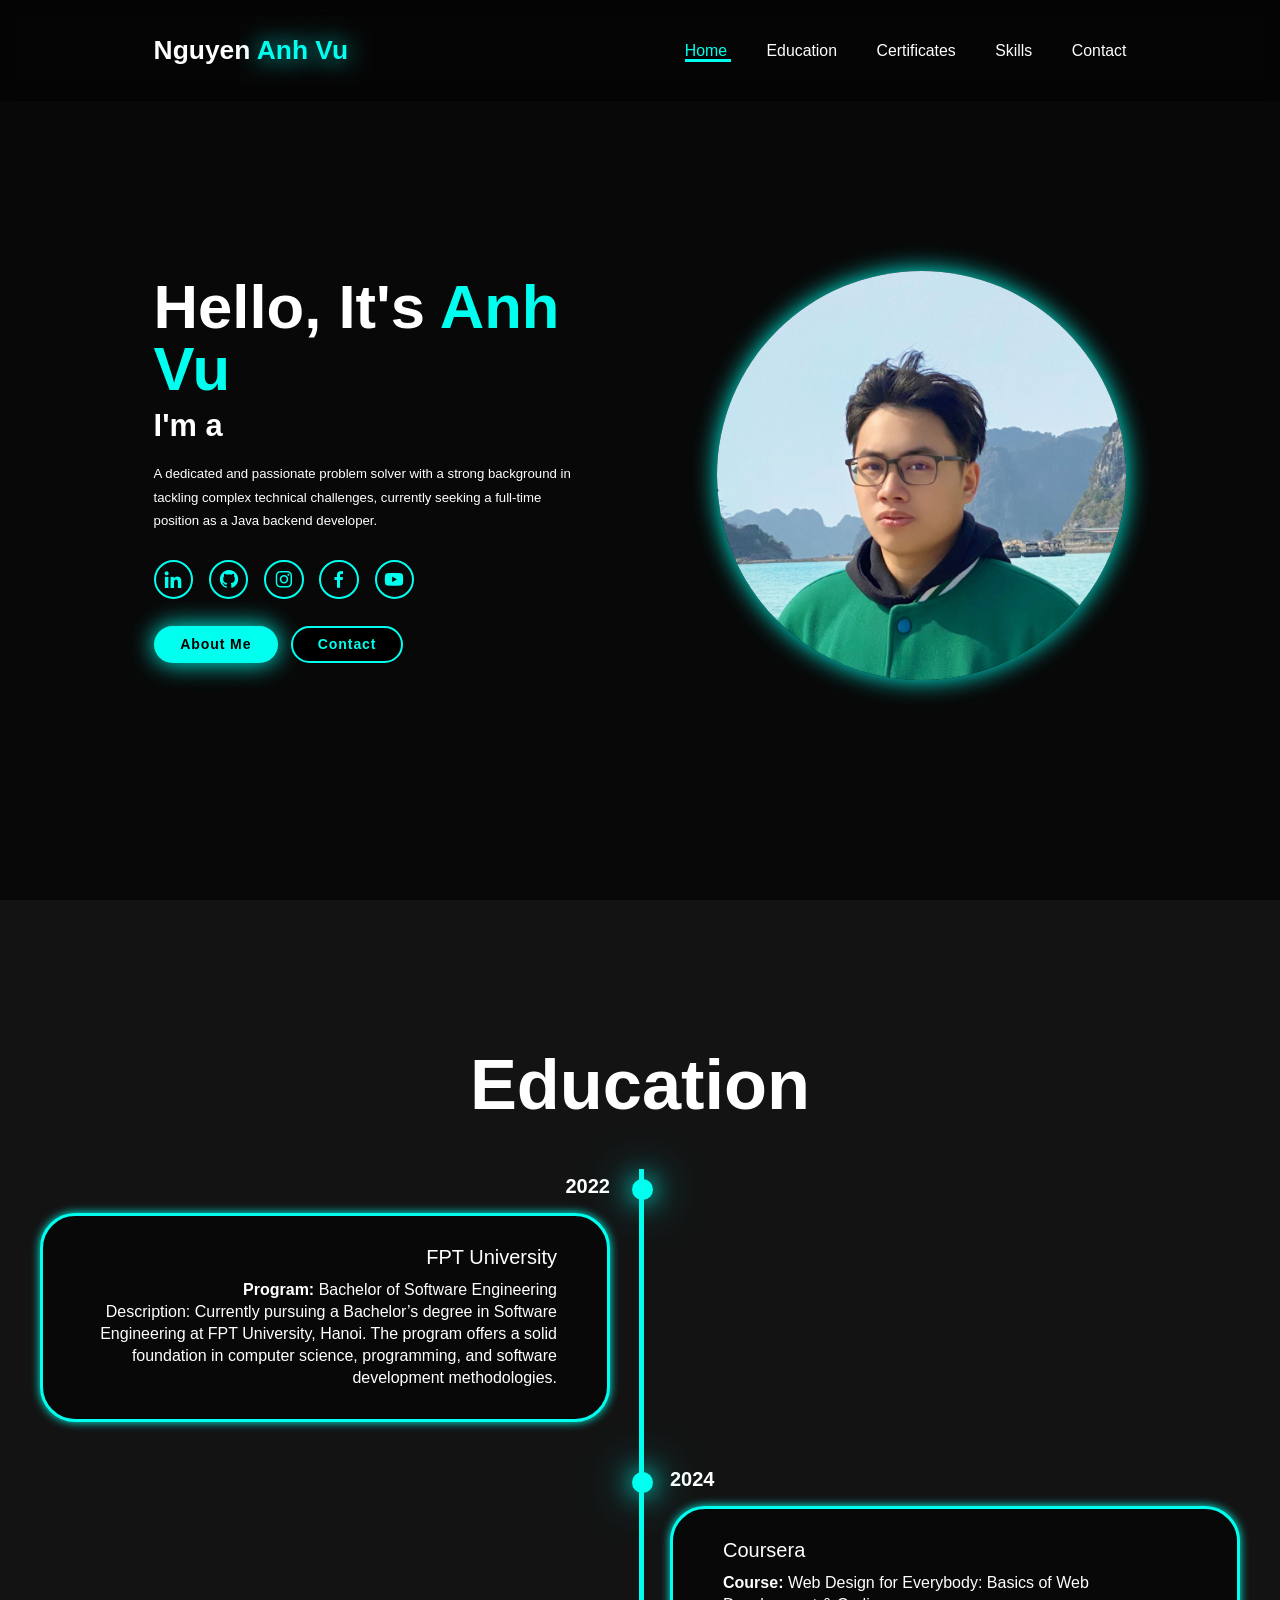
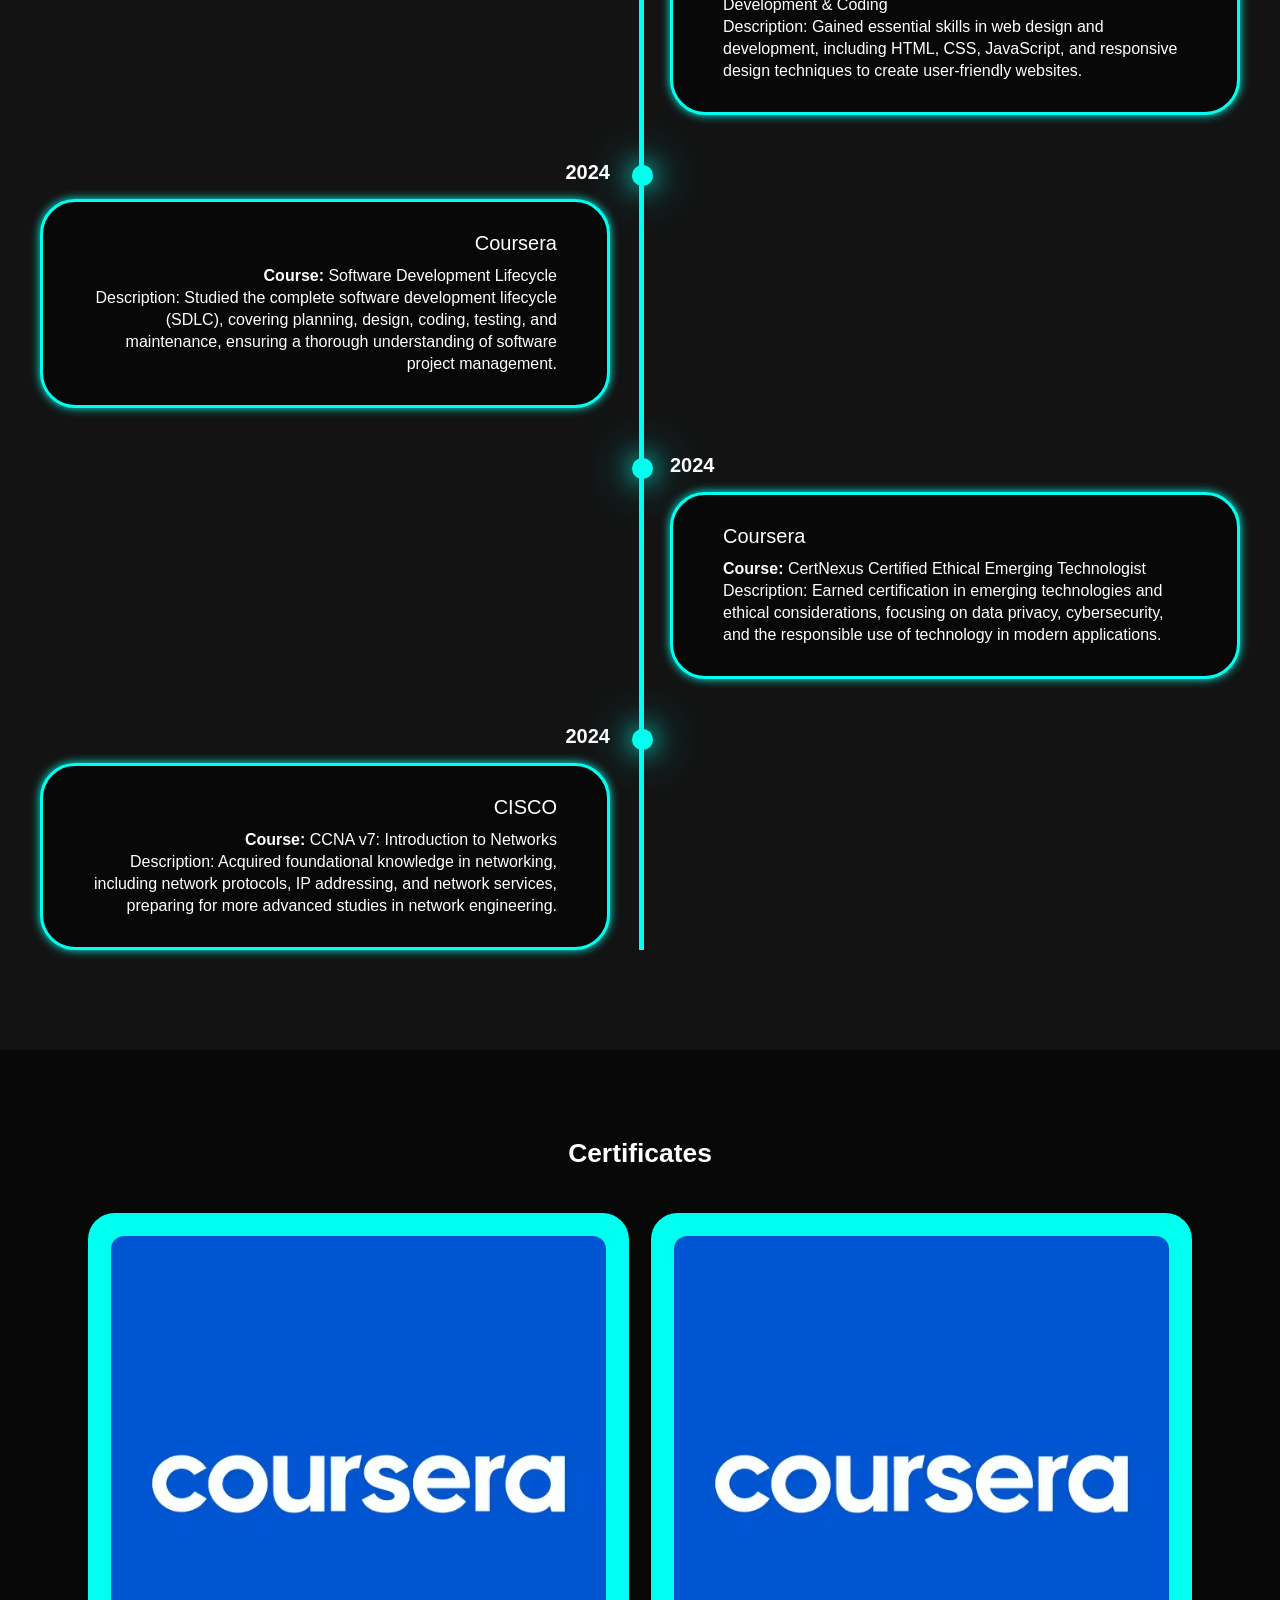
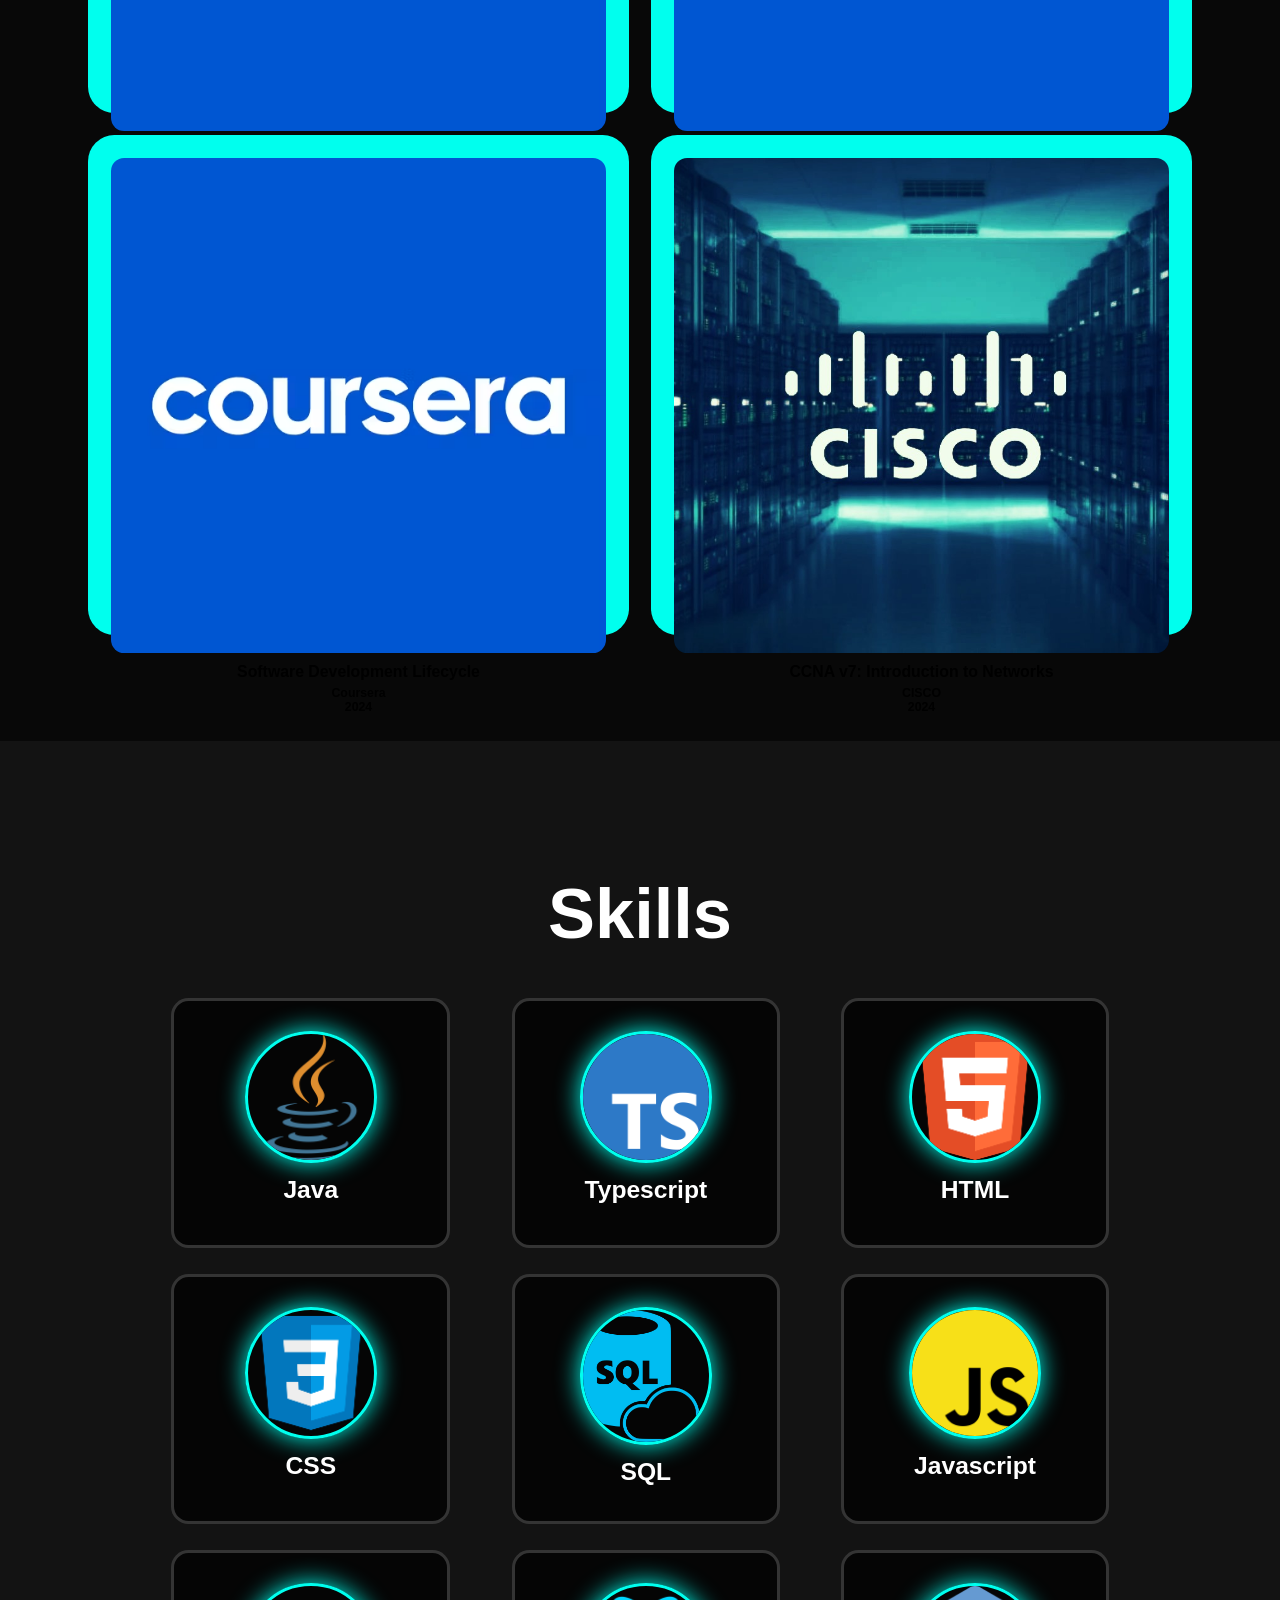
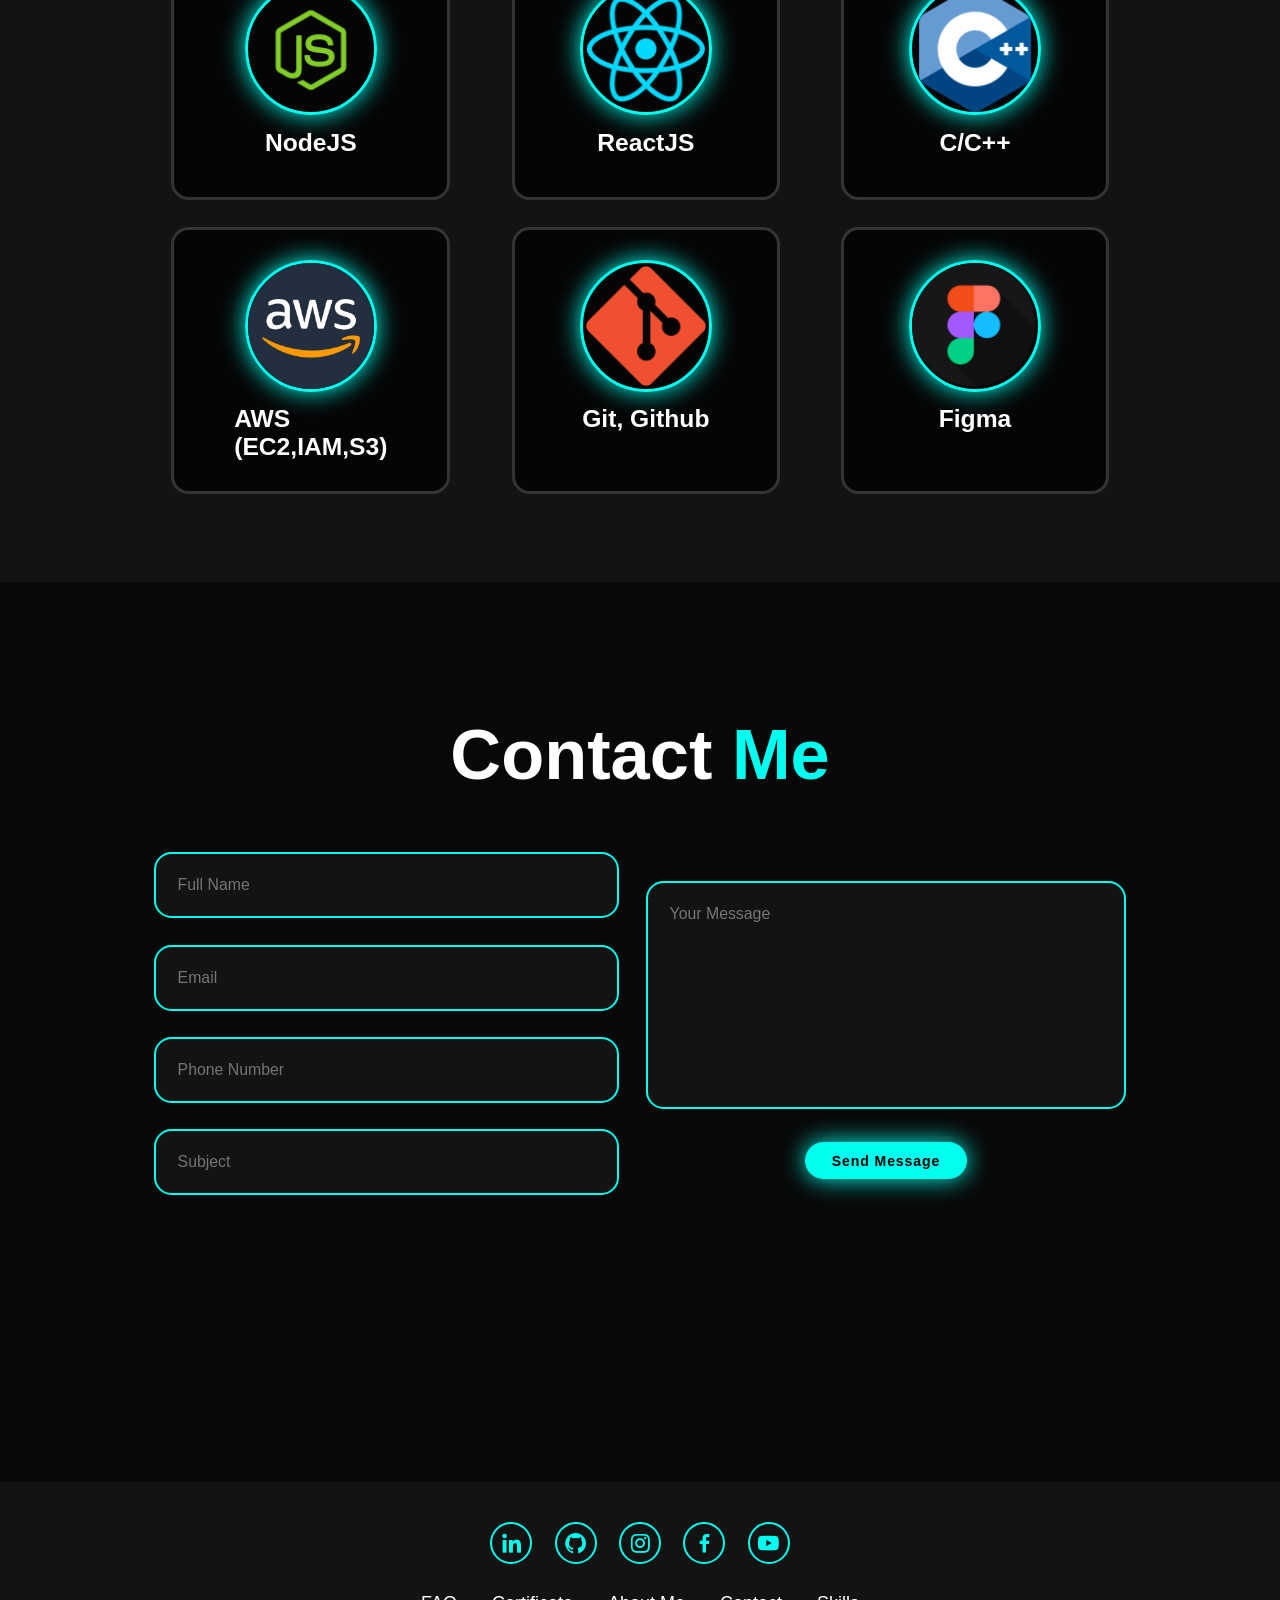
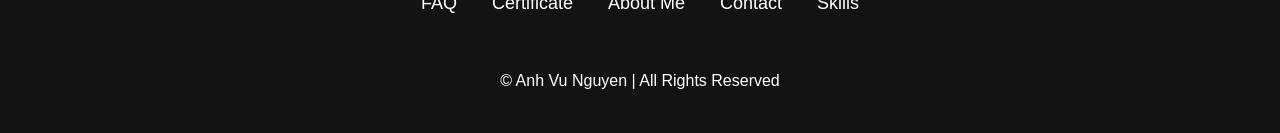
==== index.html @ 61e0744b "up Personal Portfolio Website" ====
<!DOCTYPE html>
<html lang="en">
<head>
    <meta charset="UTF-8">
    <meta name="viewport" content="width=device-width, initial-scale=1.0">
    <title>Document</title>
    <link rel="stylesheet" href="./asset/style/style.css">
    <link href='https://unpkg.com/boxicons@2.1.4/css/boxicons.min.css' rel='stylesheet'>
    <script type="text/javascript">
        (function() {
            emailjs.init("G8WAYkbBLht-5Iwzz");  // Thay YOUR_USER_ID bằng ID người dùng EmailJS của bạn
        })();
    </script>
</head>
<body>
    <header class="header">
        <a href="#home" class="logo"> Nguyen 
        <span>Anh Vu</span></a>

        <i class='bx bx-menu' id="menu-icon"></i>

        <nav class="navbar">
            <a href="#home" class="active"> Home </a>
            <!-- <a href="#about"> About </a> -->
            <a href="#education"> Education </a>
            <a href="#certificates"> Certificates </a>
            <a href="#skills"> Skills </a>
            <!-- <a href="#project"> Project </a> -->
            <a href="#contact"> Contact </a>
        </nav>
    </header>

    <!-- About Me -->

    <!-- Home -->

    <section class="home" id="home">
        <div class="home-content">
            <h1>Hello, It's <span>Anh Vu</span></h1>
            <h3 class="text-animation">I'm a <span></span></h3>
            <p>A dedicated and passionate problem solver with a strong background in tackling complex technical 
                challenges, currently seeking a full-time position as a Java backend developer.</p>

            <div class="social-icons">
                <a href="#"><i class='bx bxl-linkedin' ></i></a>
                <a href="#"><i class='bx bxl-github' ></i></a>
                <a href="#"><i class='bx bxl-instagram' ></i></a>
                <a href="#"><i class='bx bxl-facebook' ></i></a>
                <a href="#"><i class='bx bxl-youtube' ></i></a>
                <!-- <a href="#"></a> -->
            </div>

            <div class="btn-group">
                <a href="#" class="btn">About Me</a>
                <a href="#contact" class="btn"> Contact </a>
            </div>
        </div>
            <div class="home-img">
                <img src="./asset/img/IMG_8461dachinh.jpg" alt="">
            </div>
        
    </section>

    <!-- About Me -->

    <!-- Education -->
    <section class="education" id="education">
        <h2 class="heading">Education</h2>

        <div class="timeline-items">
            <div class="timeline-item">
                <div class="timeline-dot"></div>
                    <div class="timeline-date"> 2022 </div>
                    <div class="timeline-content">
                        <h3>FPT University</h3>
                        <p> <b>Program:</b> Bachelor of Software Engineering  <br>
                            Description: Currently pursuing a Bachelor’s degree in Software Engineering at FPT University, Hanoi. 
                            The program offers a solid foundation in computer science, programming, and software development methodologies.
                        </p>

                    </div>
                
            </div>
            <div class="timeline-item">
                <div class="timeline-dot"></div>
                    <div class="timeline-date"> 2024 </div>
                    <div class="timeline-content">
                        <h3>Coursera</h3>
                        <p><b>Course:</b>  Web Design for Everybody: Basics of Web Development & Coding <br>
                            Description: Gained essential skills in web design and development, including HTML, CSS, JavaScript, and 
                            responsive design techniques to create user-friendly websites.
                        </p>
                            
                    </div>
                
            </div>

            <div class="timeline-item">
                <div class="timeline-dot"></div>
                    <div class="timeline-date"> 2024 </div>
                    <div class="timeline-content">
                        <h3>Coursera</h3>
                        <p> <b>Course:</b>  Software Development Lifecycle <br>
                            Description: Studied the complete software development lifecycle (SDLC), 
                            covering planning, design, coding, testing, and maintenance, ensuring a 
                            thorough understanding of software project management.
                        </p>
                            
                    </div>
                
            </div>

            <div class="timeline-item">
                <div class="timeline-dot"></div>
                    <div class="timeline-date"> 2024 </div>
                    <div class="timeline-content">
                        <h3>Coursera</h3>
                        <p> <b>Course:</b>  CertNexus Certified Ethical Emerging Technologist <br>
                            Description: Earned certification in emerging technologies and ethical considerations, 
                            focusing on data privacy, cybersecurity, and the responsible use of technology in modern applications.
                        </p>
                            
                    </div>
                
            </div>

            <div class="timeline-item">
                <div class="timeline-dot"></div>
                    <div class="timeline-date"> 2024 </div>
                    <div class="timeline-content">
                        <h3>CISCO</h3>
                        <p> <b>Course:</b>  CCNA v7: Introduction to Networks <br>
                            Description: Acquired foundational knowledge in networking, including network protocols, 
                            IP addressing, and network services, preparing for more advanced studies in network engineering.
                        </p>
                            
                    </div>
                
            </div>
        </div>
    </section>

    <!-- Certificates -->
<section class="certificates" id="certificates">
    <h2 class="heading">Certificates</h2>

    <div class="certificates-container">
        <div class="certificates-box">
            <div class="certificates-image">
                <img src="./asset/img/coursera-rebrand-logo-square.png" alt="Certificate 1">
            </div>
            <div class="certificates-details">
                <h4>Google IT Support Professional Certificate</h4>
                <p>Google</p>
                <p>2024</p>
            </div>
        </div>

        <div class="certificates-box">
            <div class="certificates-image">
                <img src="./asset/img/coursera-rebrand-logo-square.png" alt="Certificate 2">
            </div>
            <div class="certificates-details">
                <h4>Web Design for Everybody: Basics of Web Development & Coding</h4>
                <p>Coursera</p>
                <p>2024</p>
            </div>
        </div>

        <div class="certificates-box">
            <div class="certificates-image">
                <img src="./asset/img/coursera-rebrand-logo-square.png" alt="Certificate 3">
            </div>
            <div class="certificates-details">
                <h4>Software Development Lifecycle</h4>
                <p>Coursera</p>
                <p>2024</p>
            </div>
        </div>

        <div class="certificates-box">
            <div class="certificates-image">
                <img src="./asset/img/cisco2.jpg" alt="Certificate 4">
            </div>
            <div class="certificates-details">
                <h4>CCNA v7: Introduction to Networks</h4>
                <p>CISCO</p>
                <p>2024</p>
            </div>
        </div>
    </div>
</section>


    <!-- Skills -->

    <section class="skills" id="skills">
        <div class="skills-box">
            <h2 class="heading">Skills</h2>

            <div class="wrapper">
                <div class="skills-item">
                    <img src="./asset/img/java.png" alt="Java">
                    <h2>Java</h2>
                </div>

                <div class="skills-item">
                    <img src="./asset/img/Typescript.png" alt="">
                    <h2>Typescript</h2>
                </div>

                <div class="skills-item">
                    <img src="./asset/img/html.png" alt="">
                    <h2>HTML</h2>
                </div>
                
                <div class="skills-item">
                    <img src="./asset/img/css.png" alt="">
                    <h2>CSS</h2>
                </div>

                <div class="skills-item">
                    <img src="./asset/img/sql.png" alt="">
                    <h2>SQL</h2>
                </div>

                <div class="skills-item">
                    <img src="./asset/img/javascript.png" alt="">
                    <h2>Javascript</h2>
                </div>

                <div class="skills-item">
                    <img src="./asset/img/nodejs.ico" alt="">
                    <h2>NodeJS</h2>
                </div>

                <div class="skills-item">
                    <img src="./asset/img/React.webp" alt="">
                    <h2>ReactJS</h2>
                </div>

                <div class="skills-item">
                    <img src="./asset/img/c++.png" alt="">
                    <h2>C/C++</h2>
                </div>

                <div class="skills-item">
                    <img src="./asset/img/aws.jpg" alt="">
                    <h2>AWS<br>(EC2,IAM,S3)</h2>
                </div>
                
                <div class="skills-item">
                    <img src="./asset/img/Git_icon.svg.png" alt="">
                    <h2>Git, Github</h2>
                </div>

                <div class="skills-item">
                    <img src="./asset/img/figma.png" alt="">
                    <h2>Figma</h2>
                </div>
            </div>
        </div>
    </section>

    <!-- Project -->
    
    <!-- Contact -->
    <section class="contact" id="contact">
        <h2 class="heading">Contact <span>Me</span></h2>
        <form action="">
            <div class="input-group">
                <div class="input-box">
                    <input type="text" placeholder="Full Name">
                    <input type="email" placeholder="Email">
                </div>
                <div class="input-box">
                    <input type="number" placeholder="Phone Number">
                    <input type="text" placeholder="Subject">
                </div>
            </div>

            <div class="input-group-2">
                <textarea name="" id="" cols="30" rows="10" 
                placeholder="Your Message"></textarea>
                <input type="submit" value="Send Message" class="btn">
            </div>

        </form>
    </section>

    <footer class="footer">
        <div class="social">
            <a href="#"><i class='bx bxl-linkedin' ></i></a>
                <a href="#"><i class='bx bxl-github' ></i></a>
                <a href="#"><i class='bx bxl-instagram' ></i></a>
                <a href="#"><i class='bx bxl-facebook' ></i></a>
                <a href="#"><i class='bx bxl-youtube' ></i></a>
        </div>

        <ul class="list">
            <li><a href="#">FAQ</a></li>

            <li><a href="#">Certificate</a></li>

            <li><a href="#">About Me</a></li>

            <li><a href="#">Contact</a></li>
            
            <li><a href="#">Skills</a></li>

            <p class="copyright">
                &copy; Anh Vu Nguyen | All Rights Reserved
            </p>
        </ul>
    </footer>




    <script src="./asset/js/script.js"></script>
    <script type="text/javascript">
        document.querySelector('form').addEventListener('submit', function(event) {
            event.preventDefault();

            // Lấy các giá trị từ form
            var templateParams = {
                full_name: document.querySelector('input[placeholder="Full Name"]').value,
                email: document.querySelector('input[placeholder="Email"]').value,
                phone_number: document.querySelector('input[placeholder="Phone Number"]').value,
                subject: document.querySelector('input[placeholder="Subject"]').value,
                message: document.querySelector('textarea[placeholder="Your Message"]').value
            };

            emailjs.send('anhvu_nav', 'template_anhvunav', templateParams)
                .then(function(response) {
                    console.log('SUCCESS!', response.status, response.text);
                    alert("Message sent successfully!");
                }, function(error) {
                    console.log('FAILED...', error);
                    alert("Failed to send message.");
                });
        });
    </script>
</body>
</html>
---- asset/style/style.css ----
* {
    margin: 0;
    padding: 0;
    box-sizing: border-box;
    text-decoration: none;
    border: none;
    outline: none;
    scroll-behavior: smooth;
    font-family: "Poppins", sans-serif;
}

:root {
    --bg-color: #080808;
    --second-bg-color: #131313;
    --text-color: white;
    --main-color: #00ffee;
}

html {
    font-size: 60%;
    overflow-x: hidden;
}

body {
    background: var(--bg-color);
    color: var(--text-color);
}

.header {
    position: fixed;
    top: 0;
    left: 0;
    width: 100%;
    padding: 4rem 12%;
    background: rgba(0, 0, 0, 0.3);
    backdrop-filter: blur(10px);
    display: flex;
    justify-content: space-between;
    align-items: center;
    z-index: 5;
}

.logo {
    font-size: 3rem;
    color: var(--text-color);
    font-weight: 800;
    cursor: pointer;
    transition: 0.3s ease;
}

.logo:hover {
    transform: scale(1.1);
}

.logo span {
    text-shadow: 0 0 25px var(--main-color);
}

.navbar a {
    font-size: 1.8rem;
    color: var(--text-color);
    margin-left: 4rem;
    font-weight: 500;
    transition: 0.3s ease;
    border-bottom: 3px solid transparent;
}

.navbar a:hover,
.navbar a.active {
    color: var(--main-color);
    border-bottom: 3px solid var(--main-color);
}

#menu-icon {
    font-size: 3.6rem;
    color: var(--main-color);
    display: none;
}

section {
    min-height: 100vh;
    padding: 10rem 12%;
}

.home {
    display: flex;
    align-items: center;
    justify-content: center;
    gap: 15rem;
}

.home-content {
    display: flex;
    flex-direction: column;
    align-items: baseline;
    text-align: left;
    justify-content: center;
    margin-top: 3rem;
}

span {
    color: var(--main-color);
}

.logo span {
    color: var(--main-color);
}

.home-content h3 {
    margin-bottom: 2rem;
    margin-top: 1rem;
    font-size: 3.5rem;
}

.home-content h1 {
    font-size: 7rem;
    font-weight: 700;
    margin-top: 1.5rem;
    line-height: 1;
}

.home-img {
    border-radius: 50%;
}

.home-img img {
    position: relative;
    top: 3rem;
    width: 32vw;
    border-radius: 50%;
    box-shadow: 0 0 25px var(--main-color);
    cursor: pointer;
    transition: 0.4s ease-in-out; 
}

.home-img img:hover {
    box-shadow: 0 0 25px var(--main-color),
                0 0 50px var(--main-color),
                0 0 100px var(--main-color);
}

.home-content p {
    font-size: 1.5rem;
    font-weight: 500;
    line-height: 1.8;
    max-width: 1000px;
}

.social-icons a {
    display: inline-flex;
    justify-content: center;
    align-items: center;
    width: 4.5rem;
    height: 4.5rem;
    background: transparent;
    border: 2px solid var(--main-color);
    font-size: 2.5rem;
    border-radius: 50%;
    color: var(--main-color);
    margin: 3rem 1.5rem 3rem 0;
    transition: 0.3s ease-in-out;
}

.social-icons a:hover {
    color: var(--text-color);
    transform: scale(1.3) translateY(-5px);
    box-shadow: 0 0 25px var(--main-color);
    background-color: var(--main-color);
}

.btn {
    display: inline-block;
    padding: 1rem 2.8rem;
    background: var(--main-color);
    box-shadow: 0 0 25px var(--main-color);
    border-radius: 4rem;
    font-size: 1.6rem;
    color: black;
    border: 2px solid transparent;
    letter-spacing: 0.1rem;
    font-weight: 600;
    transition: 0.3s ease-in-out;
    cursor: pointer;
}

.bnt:hover {
    transform: scale(1.05);
    box-shadow: 0 0 50px var(--main-color);
}

.btn-group {
    display: flex;
    align-items: center;
    gap: 1.5rem;
}

.btn-group a:nth-of-type(2) {
    background-color: black;
    color: var(--main-color);
    border: 2px solid var(--main-color);
    box-shadow: 0 0 25px transparent;
}

.btn-group a:nth-of-type(2):hover {
    box-shadow: 0 0 25px var(--main-color);
    background-color: var(--main-color);
    color: black;
}

.text-animation {
    font-size: 34px;
    font-weight: 600;
    min-width: 300px;
}

.text-animation span {
    position: relative;
}

.text-animation span::before {
    content: "Web Developer";
    color: var(--main-color);
    animation: words 20s infinite;
}

.text-animation span::after {
    content: "";
    background-color: var(--bg-color);
    position: absolute;
    width: calc(100% + 8px);
    height: 100%;
    border-left: 3px solid var(--bg-color);
    right: -8px;
    animation: cursor 0.6s infinite, typing 20s steps(14) infinite; 
}

@keyframes cursor {
    to {
        border-left: 2px solid var(--main-color);
    }
}

@keyframes words {
    0%,
    20% {
        content: "Frontend Designer";
    }
    21%,
    40% {
        content: "Web Developer";
    }
    41%,
    60% {
        content: "Backend Developer";
    }
    61%,
    80% {
        content: "Full Stack Developer";
    }
    81%,
    100% {
        content: "Frontend Designer";
    }
}

@keyframes typing {
    10%,
    15%,
    30%,
    35%,
    50%,
    55%,
    70%,
    75%,
    90%,
    95% {
        width: 0;
    }
    5%,
    20%,
    25%,
    40%,
    45%,
    60%,
    65%,
    80%,
    85% {
        width: calc(100% + 8px);
    }
}

.heading {
    font-size: 8rem;
    text-align: center;
    margin: 5rem 0;
}

.education {
    padding: 100px 15px;
    background: var(--second-bg-color);
}

.education h2 {
    margin-bottom: 5rem;
}

.timeline-items {
    max-width: 1200px;
    margin: auto;
    display: flex;
    flex-wrap: wrap;
    position: relative;
}

.timeline-items::before {
    content: "";
    position: absolute;
    width: 5px;
    height: 100%;
    background-color: var(--main-color);
    left: calc(50% - 1px);
}

.timeline-item {
    margin-bottom: 40px;
    width: 100%;
    position: relative;
}

.timeline-item:last-child {
    margin-bottom: 0;
}

.timeline-item:nth-child(odd) {
    padding-right: calc(50% + 30px);
    text-align: right;
}

.timeline-item:nth-child(even) {
    padding-left: calc(50% + 30px);
}

.timeline-dot {
    height: 21px;
    width: 21px;
    background-color: var(--main-color);
    box-shadow: 0 0 25px var(--main-color),
                0 0 50px var(--main-color);
    position: absolute;
    left: calc(50% - 8px);
    border-radius: 50%;
    top: 10px;
}

.timeline-date {
    font-size: 20px;
    font-weight: 800;
    color: white;
    margin: 6px 0 15px;
}

.timeline-content {
    background-color: var(--bg-color);
    border: 3px solid var(--main-color);
    padding: 30px 50px;
    border-radius: 4rem;
    box-shadow: 0 0 10px var(--main-color);
    cursor: pointer;
    transition: 0.3s ease-in-out;
}

.timeline-content:hover {
    transform: scale(1.05);
    box-shadow: 0 0 25px var(--main-color);
}

.timeline-content h3 {
    font-size: 20px;
    color: white;
    margin: 0 0 10px;
    font-weight: 500;
}

.timeline-content p {
    color: white;
    font-size: 16px;
    font-weight: 300;
    line-height: 22px;
}

::-webkit-scrollbar {
    width: 15px;
}

::-webkit-scrollbar-thumb {
    background-color: var(--main-color);
}

::-webkit-scrollbar-track {
    background-color: var(--bg-color);
    width: 50px;
}

.certificates {
    background: var(--bg-color);
    color: black;
    padding: 5rem 0;
}

.certificates h2 {
    color: white;
    margin-bottom: 5rem;
    text-align: center;
    font-size: 3rem;
    font-weight: bold;
}

.certificates-container {
    display: grid;
    grid-template-columns: repeat(auto-fit, minmax(300px, 1fr));
    gap: 2.5rem;
    padding: 0 5rem;
}

.certificates-box {
    display: flex;
    flex-direction: column;
    align-items: center;
    background-color: var(--main-color);
    border-radius: 3rem;
    border: 5px solid transparent;
    cursor: pointer;
    transition: 0.4s ease-in-out;
    text-align: center;
    padding: 2rem;
    height: 500px; /* Adjusted to 500px */
    box-sizing: border-box;
}

.certificates-box:hover {
    background: white;
    color: black;
    border: 5px solid var(--main-color);
    transform: scale(1.03);
}

.certificates-image {
    width: 100%;
    height: 0;
    padding-top: 100%; /* 1:1 Aspect Ratio */
    position: relative;
    margin-bottom: 1rem;
}

.certificates-image img {
    position: absolute;
    top: 0;
    left: 0;
    width: 100%;
    height: 100%;
    object-fit: cover;
    border-radius: 1.5rem;
}

.certificates-details {
    display: flex;
    flex-direction: column;
    justify-content: flex-start;
    align-items: center;
    text-align: center;
    flex-grow: 1;
}

.certificates-details h4 {
    font-size: 1.8rem;
    font-weight: 800;
    line-height: 1.2;
    margin-bottom: 0.5rem;
}

.certificates-details p {
    font-size: 1.4rem;
    font-weight: 600;
    line-height: 1.2;
}

.skills {
    background: var(--second-bg-color);
}

.skills-box {
    background-size: cover;
    display: flex;
    align-items: center;
    justify-content: center;
    flex-direction: column;
}

.skills .heading {
    margin-bottom: 5rem;
}

.skills-box img {
    width: 15rem;
    border-radius: 50%;
    border: 3px solid var(--main-color);
    box-shadow: 0 0 25px var(--main-color);
}

.wrapper {
    display: grid;
    grid-template-columns: repeat(4, 1fr);
    gap: 3rem;
}

.skills-item {
    min-height: 250px;
    max-width: 450px;
    background: rgba(0, 0, 0, 0.7);
    border: 3px solid rgba(238, 238, 238, 0.2);
    border-radius: 2rem;
    margin: 0 2rem;
    padding: 30px 60px;
    cursor: pointer;
    display: flex;
    flex-direction: column;
    align-items: center;
    gap: 1.5rem;
    color: white;
    transition: 0.6 ease-in-out;
}

.skills-item:hover {
    border: 3px solid var(--main-color);
    transform: translateY(-10px) scale(1.03);
    box-shadow: 0 0 50px var(--main-color);
}

.skills-item h2 {
    font-size: 2.8rem;
}

.contact {
    background-color: var(--bg-color);
}

.contact h2 {
    margin-bottom: 3rem;
    color: white;
}

.contact form {
    display: flex;
    align-items: center;
    justify-content: center;
    gap: 3rem;
    margin: 5rem auto;
    text-align: center;
}

.contact form .input-box {
    display: flex;
    justify-content: center;
    flex-wrap: wrap;
}

.contact form .input-box input,
.contact form textarea {
    width: 100%;
    padding: 2.5rem;
    font-size: 1.8rem;
    color: var(--text-color);
    background: var(--second-bg-color);
    border-radius: 2rem;
    border: 2px solid var(--main-color);
    margin: 1.5rem 0;
    resize: none;
}

.contact form .btn {
    margin-top: 2rem;
}

.footer {
    position: relative;
    bottom: 0;
    width: 100%;
    padding: 40px 0;
    background-color: var(--second-bg-color);
}

.footer .social {
    text-align: center;
    padding-bottom: 25px;
    color: var(--main-color);
}

.footer .social a {
    font-size: 25px;
    color: var(--main-color);
    border: 2px solid var(--main-color);
    width: 42px;
    height: 42px;
    line-height: 42px;
    display: inline-block;
    text-align: center;
    border-radius: 50%;
    margin: 0 10px;
    transition: 0.3s ease-in-out;
}

.footer .social a:hover {
    transform: scale(1.2) translateY(-10px);
    background-color: var(--main-color);
    color: black;
    box-shadow: 0 0 25px var(--main-color);
}

.footer ul {
    margin-top: 0;
    padding: 0;
    font-size: 18px;
    line-height: 1.6;
    margin-bottom: 0;
    text-align: center;
}

.footer ul li a {
    color: white;
    border-bottom: 3px solid transparent;
    transition: 0.3s ease-in-out;
}

.footer ul li a:hover {
    border-bottom: 3px solid var(--main-color);
}

.footer ul li {
    display: inline-block;
    padding: 0 15px;
}

.footer .copyright {
    margin-top: 50px;
    text-align: center;
    font-size: 16px;
    color: white;
}

@media(max-width: 1285px) {
    html {
        font-size: 55%;
    }
    .certificates-container {
        padding-bottom: 7rem;
        grid-template-columns: repeat(2, 1fr);
        margin: 0 5rem;
    }
    .skills .wrapper {
        grid-template-columns: repeat(3, 1fr);
    }
}

@media(max-width: 991px) {
    header {
        padding: 2rem 3%;
    }
    section {
        padding: 10rem 3% 2rem;
    }
    .timeline-items::before {
        left: 7px;
    }
    .timeline-item:nth-child(odd) {
        padding-right: 0;
        text-align: left;
    }
    .timeline-item:nth-child(odd),
    .timeline-item:nth-child(even) {
        padding-left: 37px;
    }
    .timeline-dot {
        left: 0;
    }
    .certificates {
        padding-bottom: 7rem;
    }
    .skills .wrapper {
        grid-template-columns: repeat(2, 1fr);
    }
    .contact form {
        flex-direction: column;
    }
    .footer {
        padding: 2rem 3%;
    }
}

@media(max-width: 895px) {
    #menu-icon {
        display: block;
    }
    .navbar {
        position: absolute;
        top: 100%;
        right: 0;
        width: 50%;
        padding: 1rem 3%;
        background: rgba(0, 0, 0, 0.8);
        backdrop-filter: blur(20px);
        border-bottom-left-radius: 2rem;
        border-left: 2px solid var(--main-color);
        border-bottom: 2px solid var(--main-color);
        display: none;
    }
    .navbar.active {
        display: block;
    }
    .navbar a {
        display: none;
        font-size: 2rem;
        margin: 3rem 0;
        color: white;
    }
    .home {
        flex-direction: column-reverse;
        margin: 5rem 4rem;
    }
    .home-content h3 {
        font-size: 2.6rem;
    }
    .home-content h1 {
        font-size: 8rem;
        margin-top: 3rem;
    }
    .home-content p {
        max-width: 600px;
        margin: 0 auto;
    }
    .home-img img {
        width: 56vw;
    }
    .certificates h2 {
        margin-bottom: 3rem;
    }
    .certificates-container {
        grid-template-columns: repeat(1, 1fr);
    }
    
    .skills .wrapper {
        grid-template-columns: repeat(1, 1fr);
    }
}

#menu-icon.bx-x {
    transform: rotate(90deg);
}
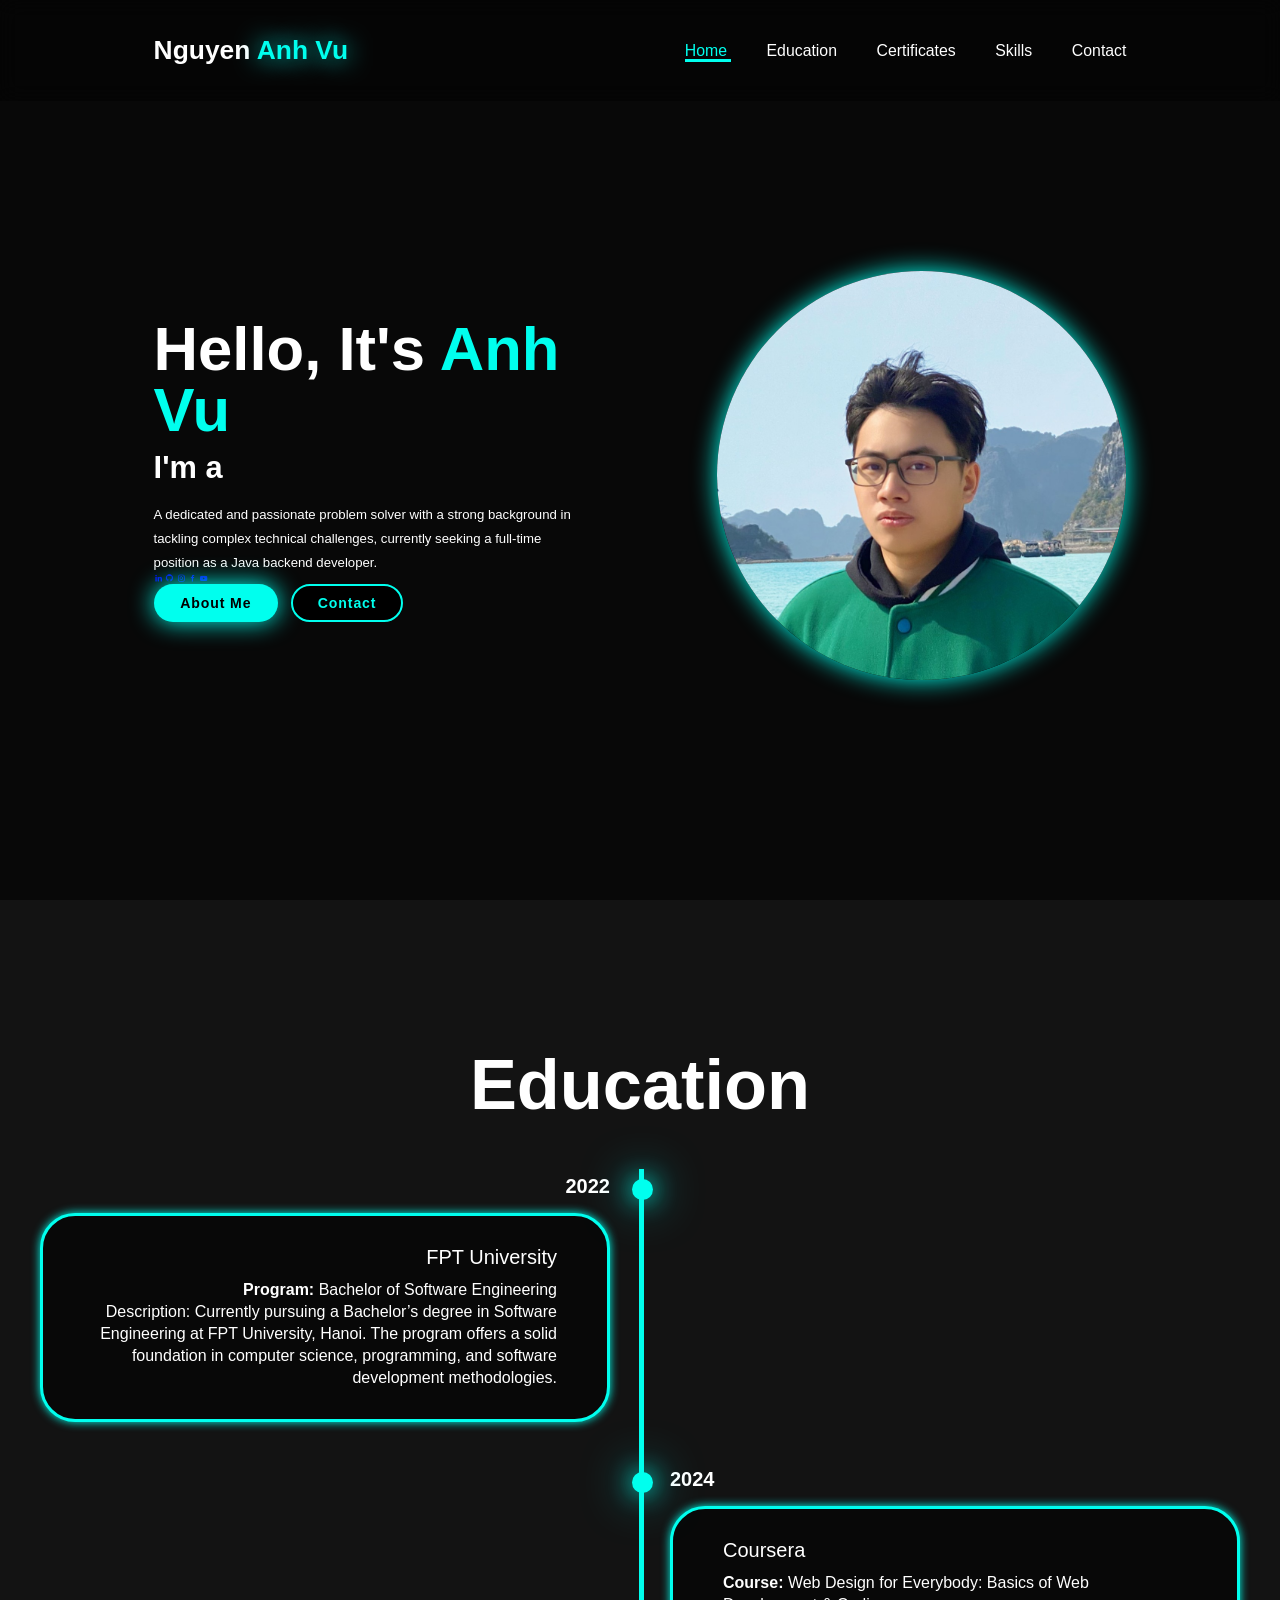
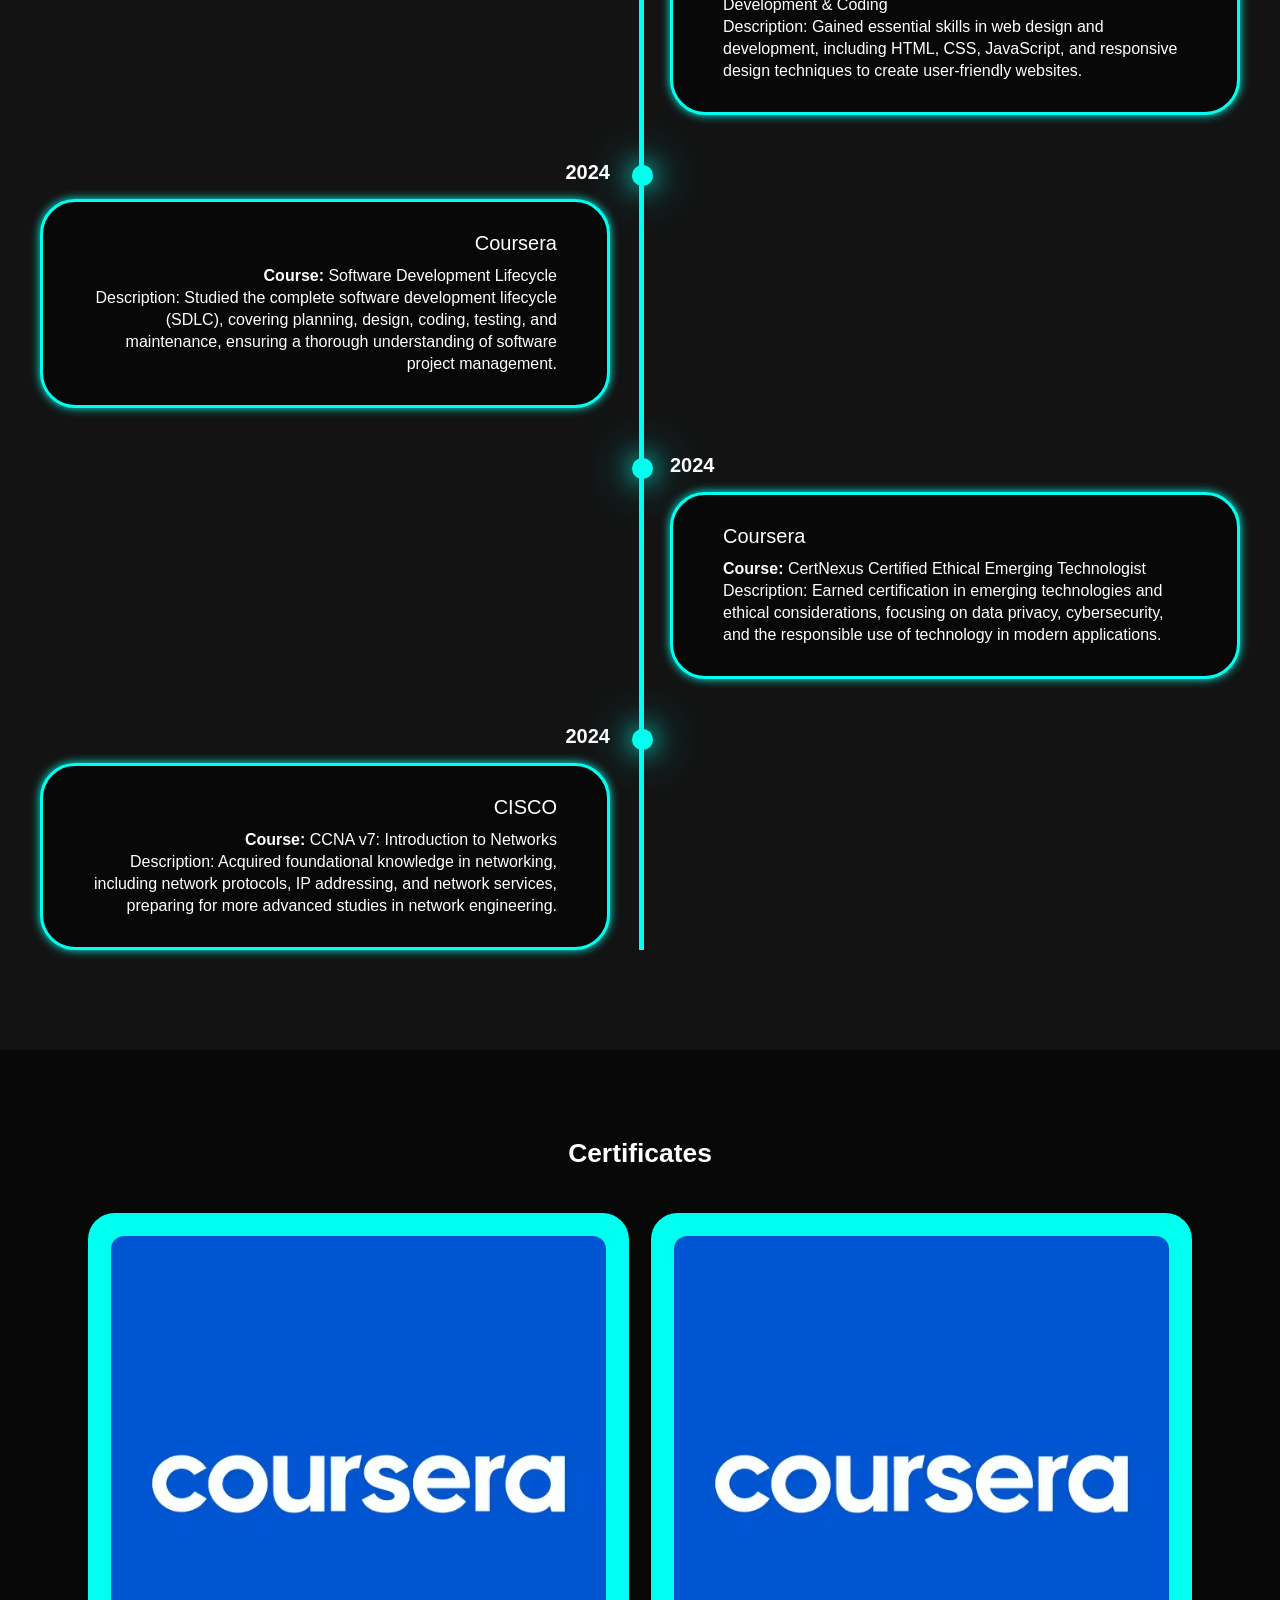
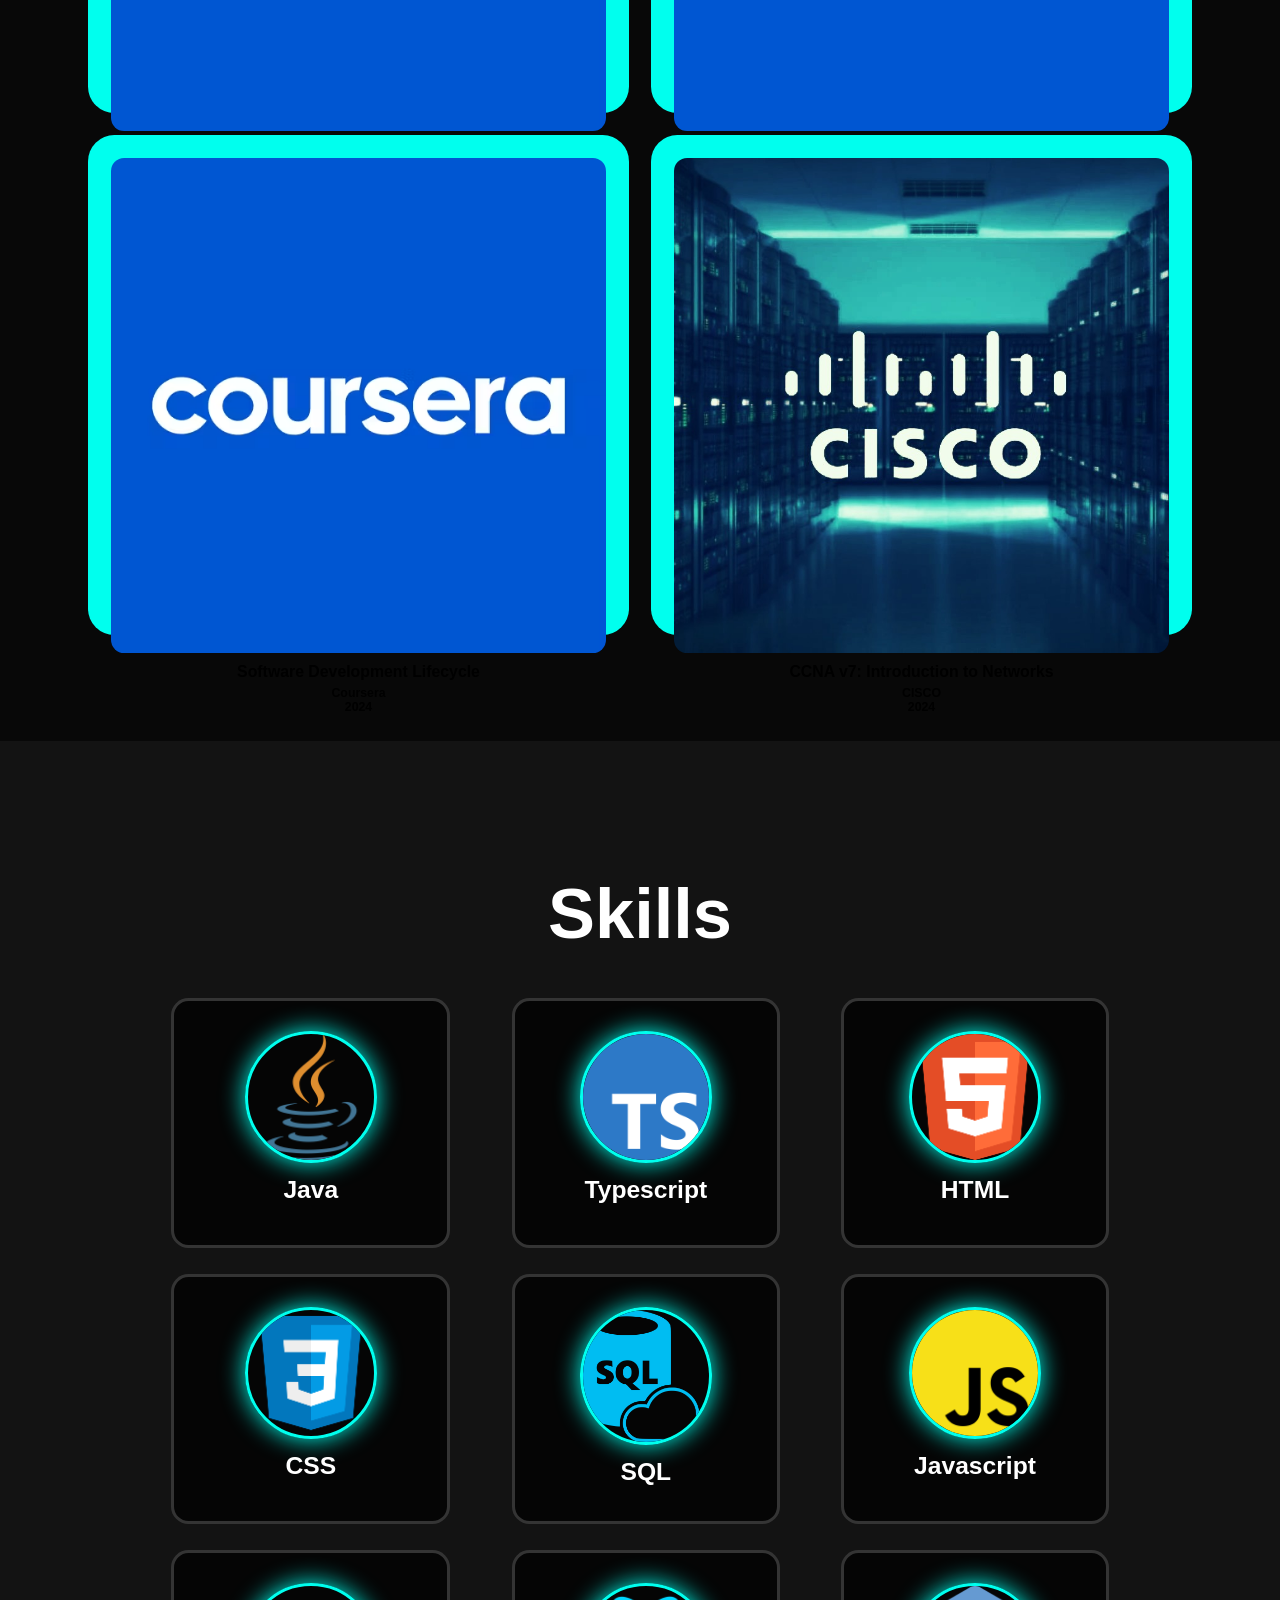
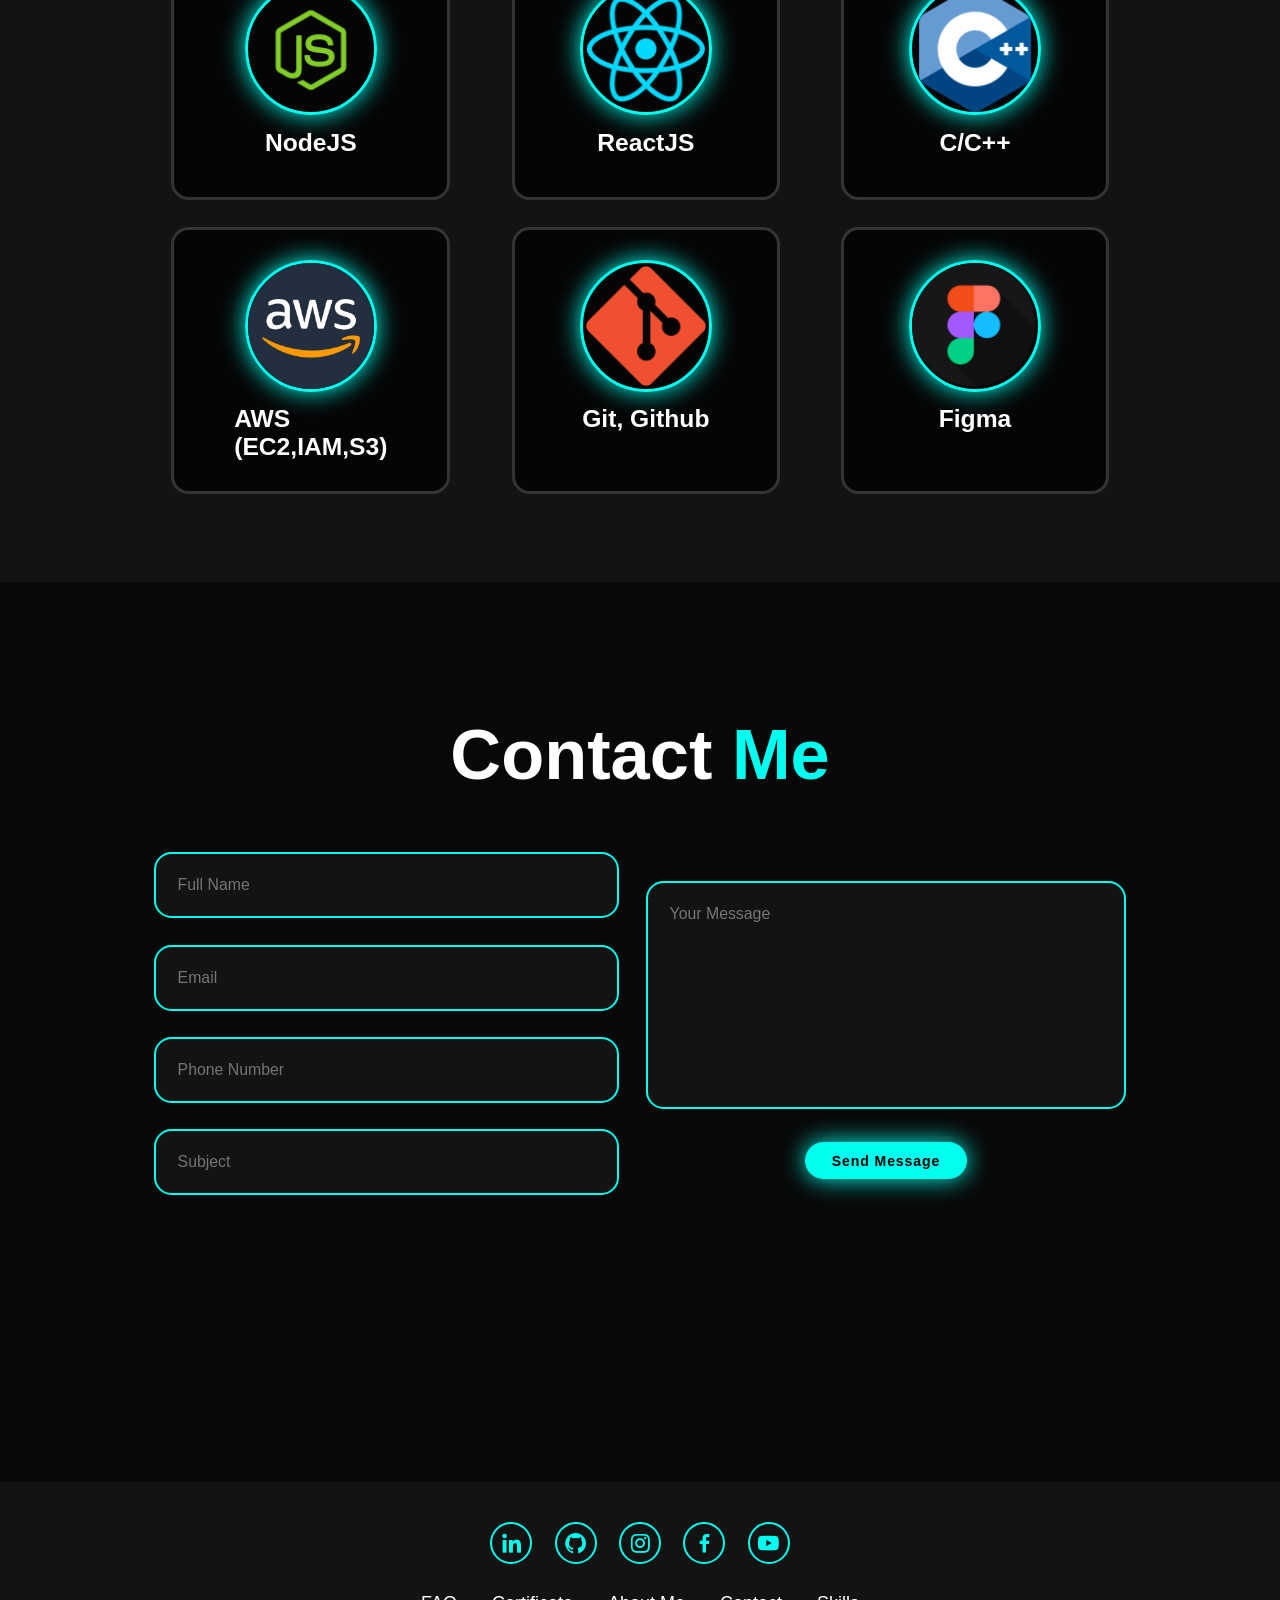
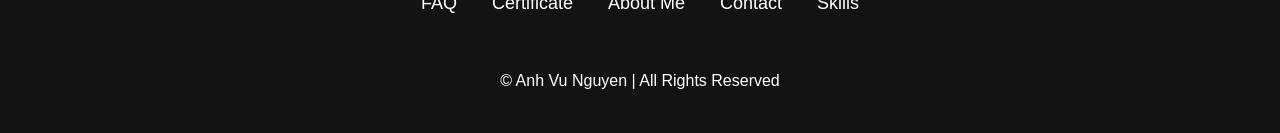
==== commit e96d03e4: "update targer social" ====
--- a/index.html
+++ b/index.html
@@ -3,7 +3,7 @@
 <head>
     <meta charset="UTF-8">
     <meta name="viewport" content="width=device-width, initial-scale=1.0">
-    <title>Document</title>
+    <title>Anh Vu Nguyen</title>
     <link rel="stylesheet" href="./asset/style/style.css">
     <link href='https://unpkg.com/boxicons@2.1.4/css/boxicons.min.css' rel='stylesheet'>
     <script type="text/javascript">
@@ -41,14 +41,14 @@
             <p>A dedicated and passionate problem solver with a strong background in tackling complex technical 
                 challenges, currently seeking a full-time position as a Java backend developer.</p>
 
-            <div class="social-icons">
-                <a href="#"><i class='bx bxl-linkedin' ></i></a>
-                <a href="#"><i class='bx bxl-github' ></i></a>
-                <a href="#"><i class='bx bxl-instagram' ></i></a>
-                <a href="#"><i class='bx bxl-facebook' ></i></a>
-                <a href="#"><i class='bx bxl-youtube' ></i></a>
-                <!-- <a href="#"></a> -->
-            </div>
+                <div class="social">
+                    <a href="https://www.linkedin.com/in/vunguyen-nav/" target="_blank" rel="noopener noreferrer"><i class='bx bxl-linkedin'></i></a>
+                    <a href="https://github.com/AnhVu-NAV" target="_blank" rel="noopener noreferrer"><i class='bx bxl-github'></i></a>
+                    <a href="https://www.instagram.com/anhvu_nav/" target="_blank" rel="noopener noreferrer"><i class='bx bxl-instagram'></i></a>
+                    <a href="https://www.facebook.com/Nguyen.AnhVu.NAV" target="_blank" rel="noopener noreferrer"><i class='bx bxl-facebook'></i></a>
+                    <a href="https://www.youtube.com/@vudaycode" target="_blank" rel="noopener noreferrer"><i class='bx bxl-youtube'></i></a>
+                </div>
+                
 
             <div class="btn-group">
                 <a href="#" class="btn">About Me</a>
@@ -290,23 +290,23 @@
 
     <footer class="footer">
         <div class="social">
-            <a href="#"><i class='bx bxl-linkedin' ></i></a>
-                <a href="#"><i class='bx bxl-github' ></i></a>
-                <a href="#"><i class='bx bxl-instagram' ></i></a>
-                <a href="#"><i class='bx bxl-facebook' ></i></a>
-                <a href="#"><i class='bx bxl-youtube' ></i></a>
-        </div>
+            <a href="https://www.linkedin.com/in/vunguyen-nav/" target="_blank" rel="noopener noreferrer"><i class='bx bxl-linkedin'></i></a>
+            <a href="https://github.com/AnhVu-NAV" target="_blank" rel="noopener noreferrer"><i class='bx bxl-github'></i></a>
+            <a href="https://www.instagram.com/anhvu_nav/" target="_blank" rel="noopener noreferrer"><i class='bx bxl-instagram'></i></a>
+            <a href="https://www.facebook.com/Nguyen.AnhVu.NAV" target="_blank" rel="noopener noreferrer"><i class='bx bxl-facebook'></i></a>
+            <a href="https://www.youtube.com/@vudaycode" target="_blank" rel="noopener noreferrer"><i class='bx bxl-youtube'></i></a>
+        </div>        
 
         <ul class="list">
             <li><a href="#">FAQ</a></li>
 
-            <li><a href="#">Certificate</a></li>
-
-            <li><a href="#">About Me</a></li>
-
-            <li><a href="#">Contact</a></li>
+            <li><a href="#certificate">Certificate</a></li>
+
+            <li><a href="#home">About Me</a></li>
+
+            <li><a href="#contact">Contact</a></li>
             
-            <li><a href="#">Skills</a></li>
+            <li><a href="#skills">Skills</a></li>
 
             <p class="copyright">
                 &copy; Anh Vu Nguyen | All Rights Reserved
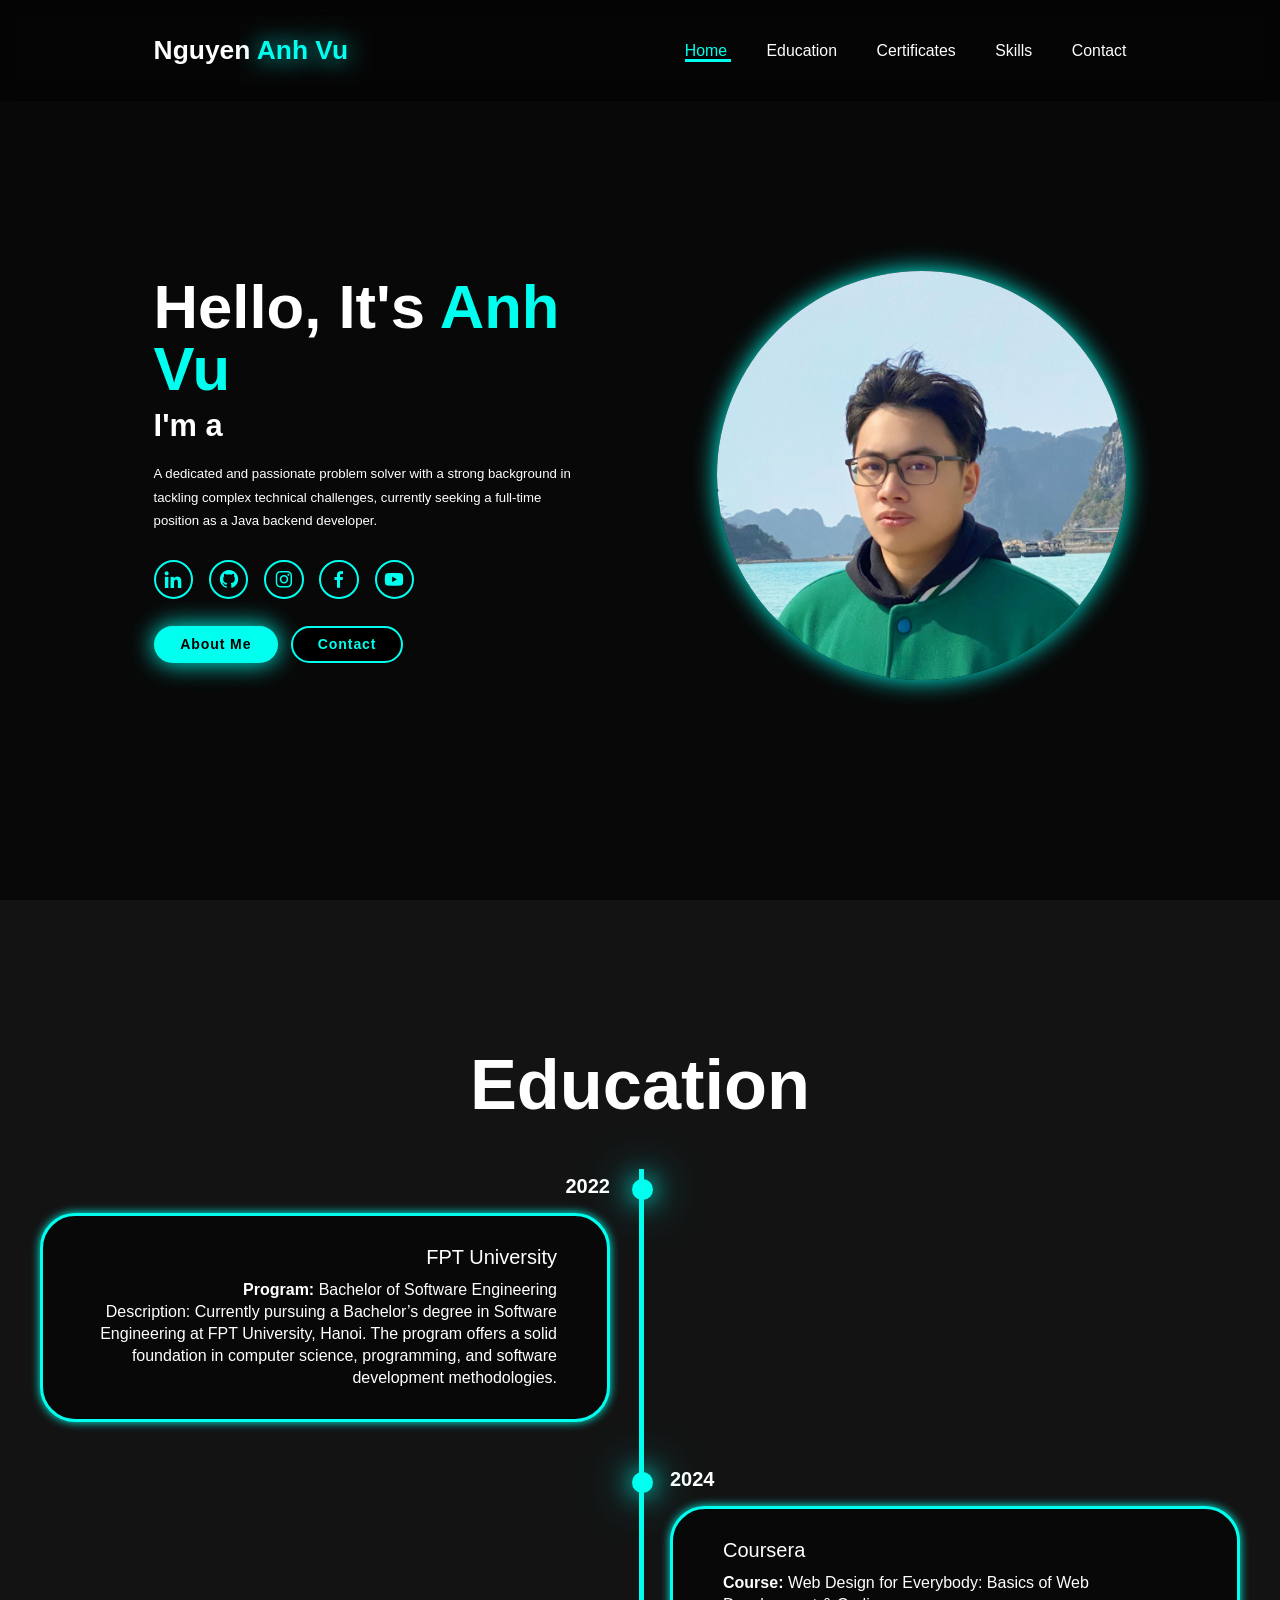
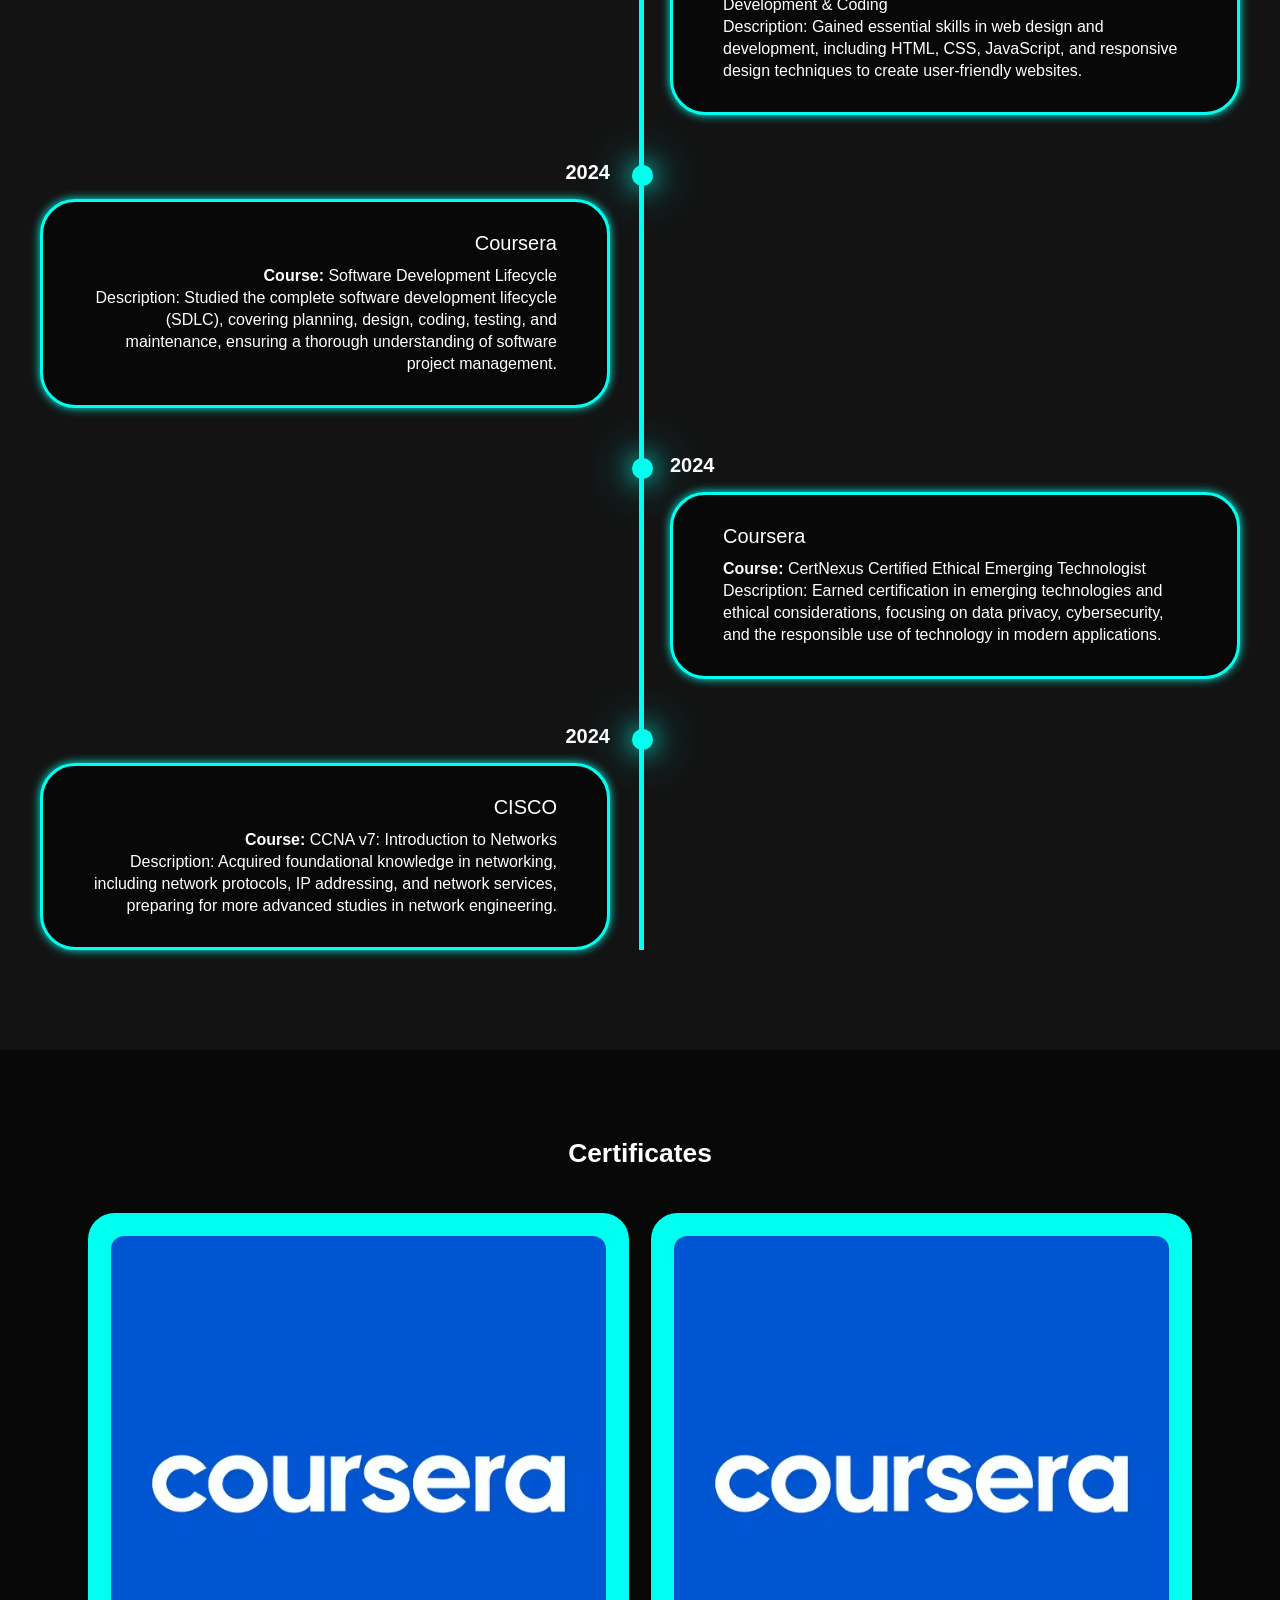
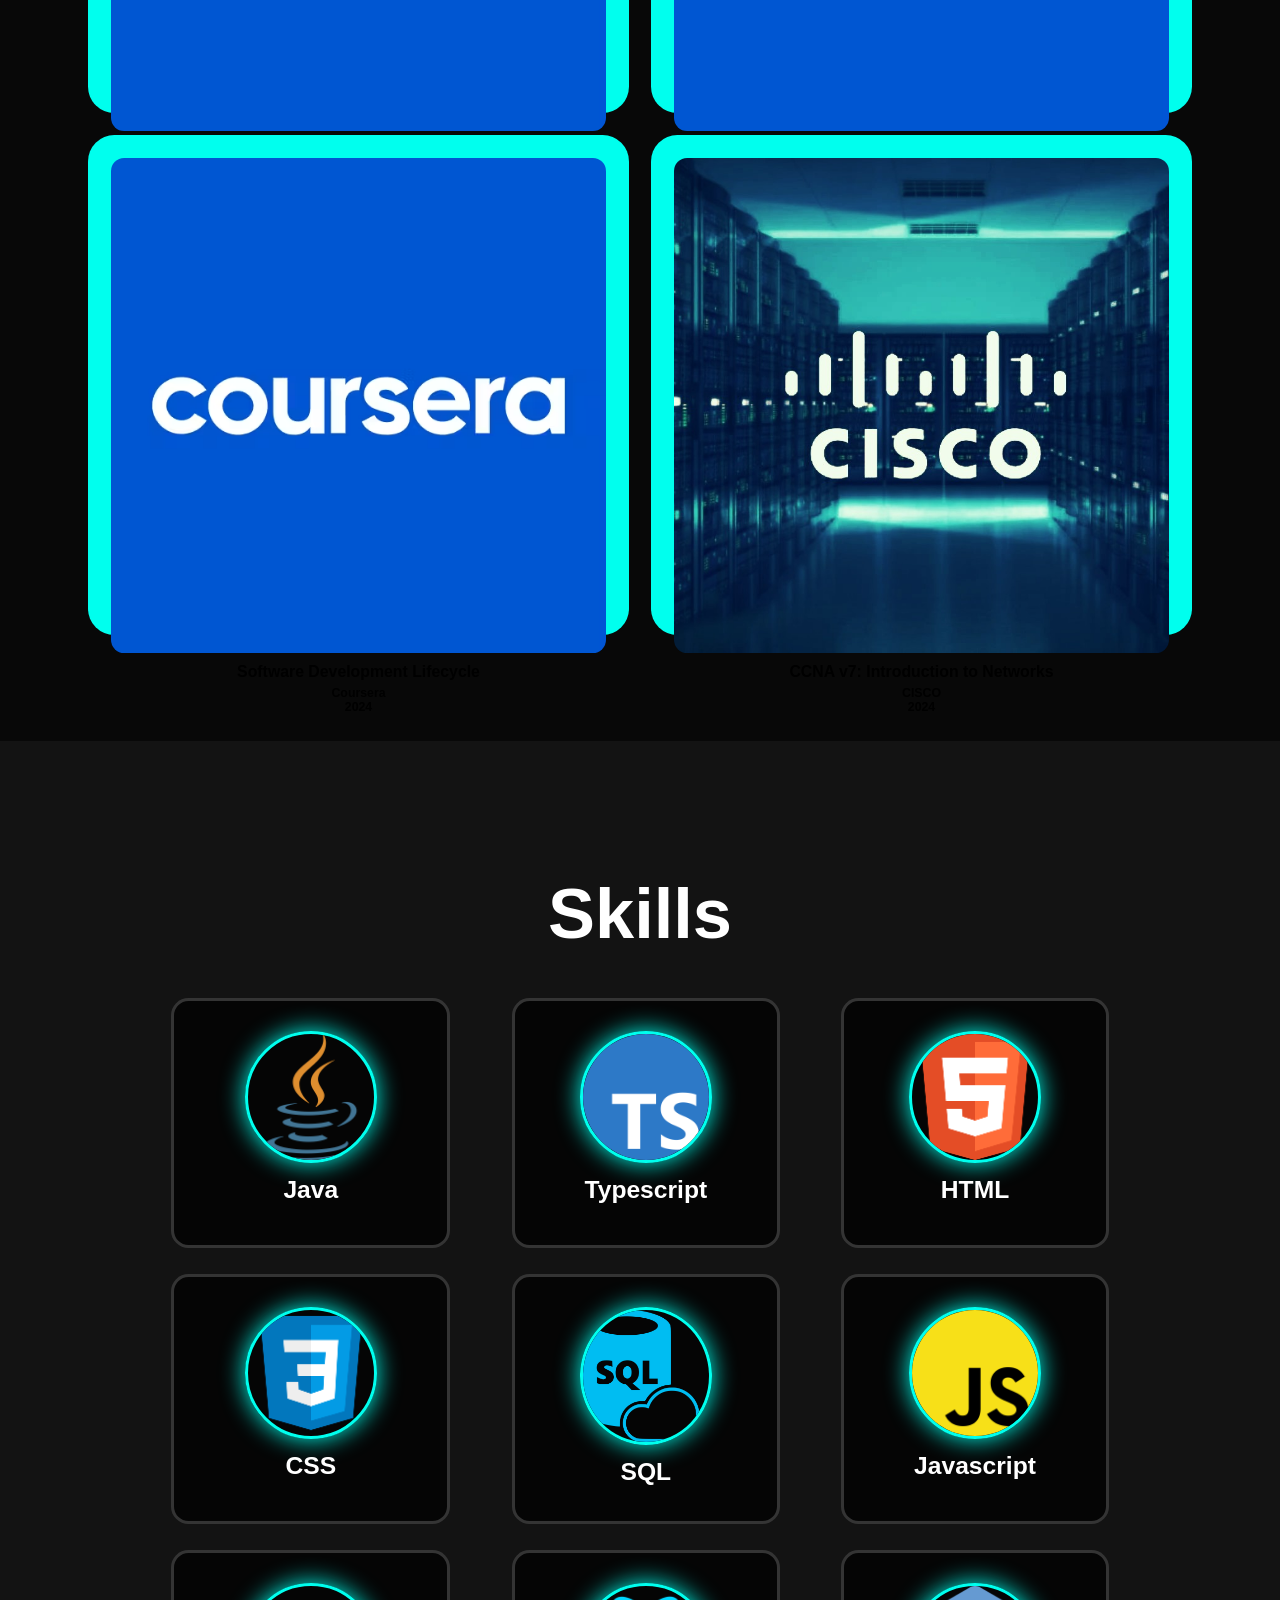
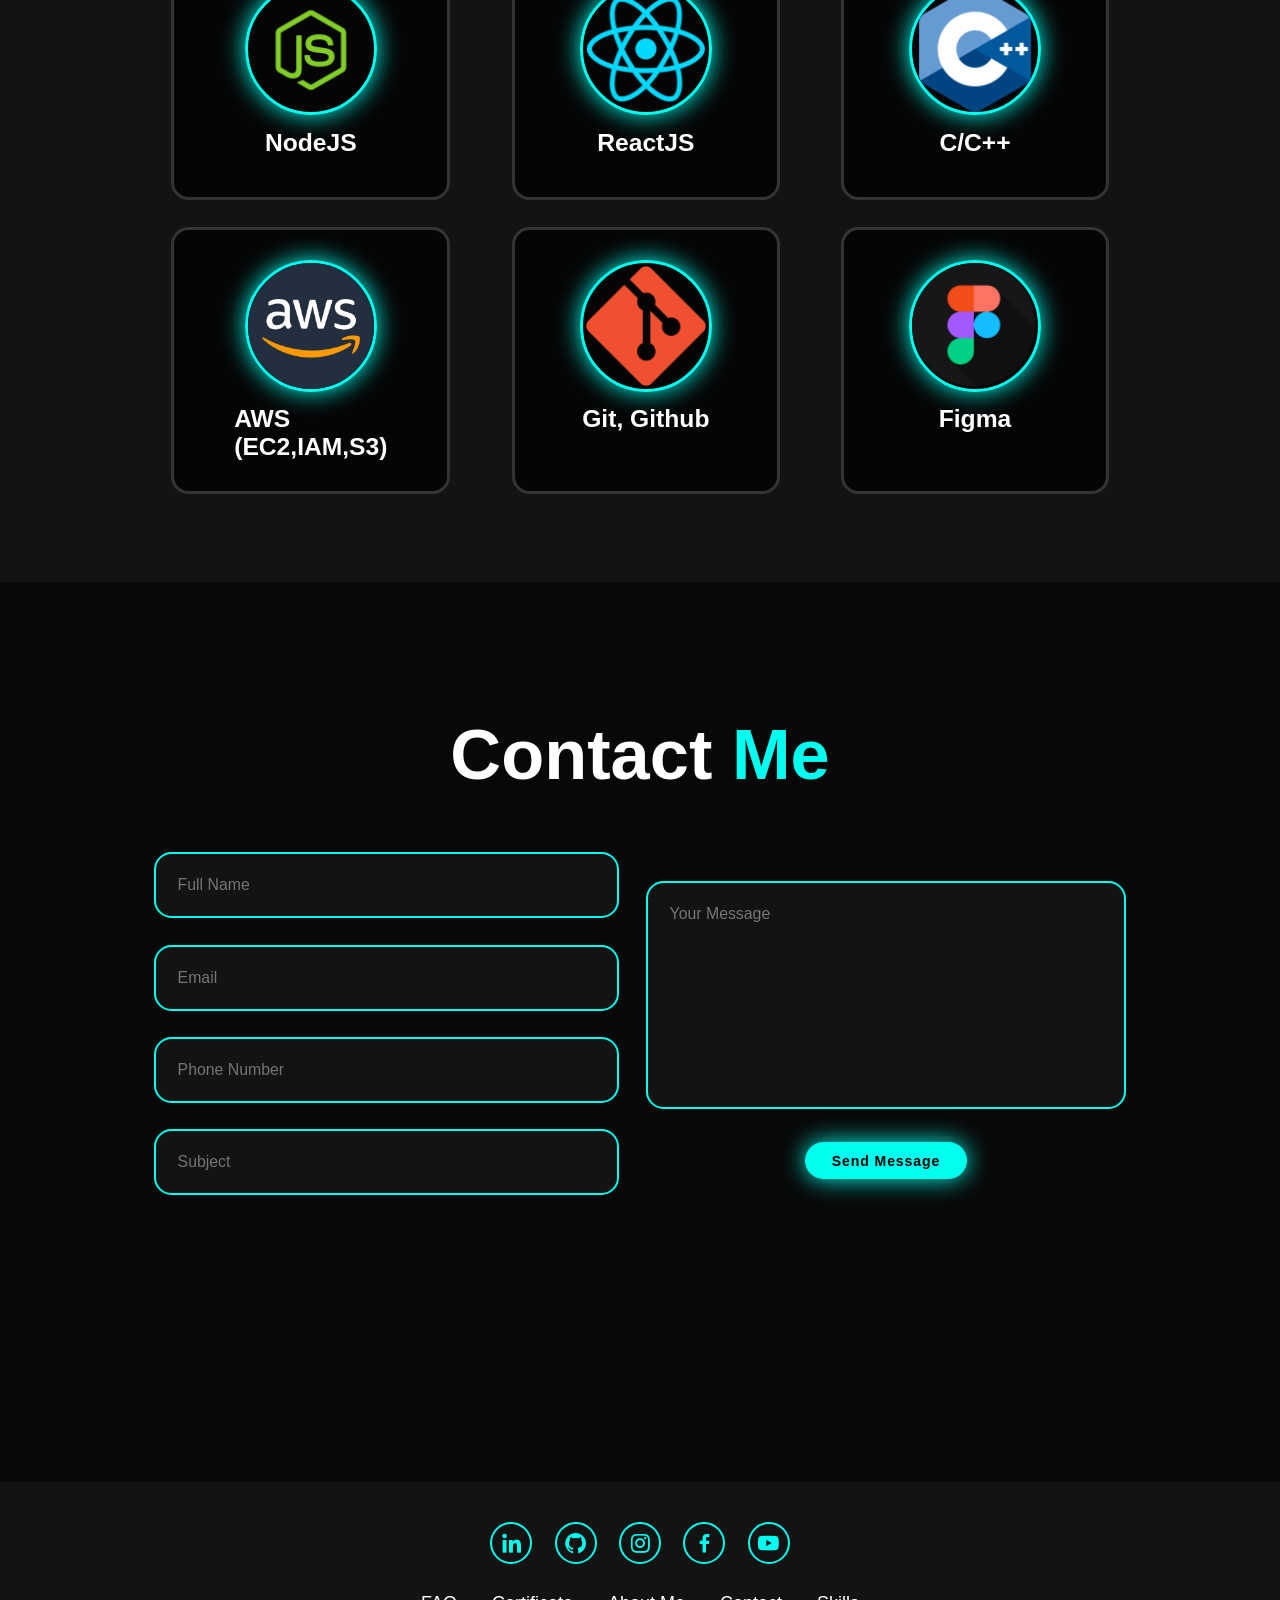
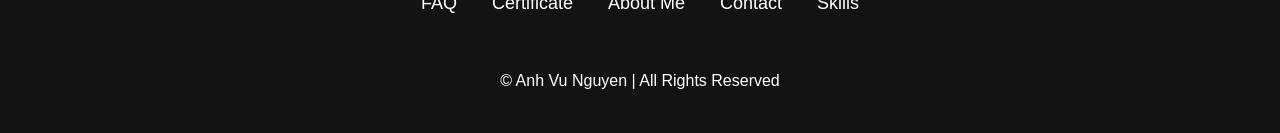
==== commit 695a8f5b: "fix  bug" ====
--- a/index.html
+++ b/index.html
@@ -41,14 +41,14 @@
             <p>A dedicated and passionate problem solver with a strong background in tackling complex technical 
                 challenges, currently seeking a full-time position as a Java backend developer.</p>
 
-                <div class="social">
-                    <a href="https://www.linkedin.com/in/vunguyen-nav/" target="_blank" rel="noopener noreferrer"><i class='bx bxl-linkedin'></i></a>
-                    <a href="https://github.com/AnhVu-NAV" target="_blank" rel="noopener noreferrer"><i class='bx bxl-github'></i></a>
-                    <a href="https://www.instagram.com/anhvu_nav/" target="_blank" rel="noopener noreferrer"><i class='bx bxl-instagram'></i></a>
-                    <a href="https://www.facebook.com/Nguyen.AnhVu.NAV" target="_blank" rel="noopener noreferrer"><i class='bx bxl-facebook'></i></a>
-                    <a href="https://www.youtube.com/@vudaycode" target="_blank" rel="noopener noreferrer"><i class='bx bxl-youtube'></i></a>
-                </div>
-                
+            <div class="social-icons">
+                <a href="https://www.linkedin.com/in/vunguyen-nav/" target="_blank" rel="noopener noreferrer"><i class='bx bxl-linkedin'></i></a>
+                <a href="https://github.com/AnhVu-NAV" target="_blank" rel="noopener noreferrer"><i class='bx bxl-github'></i></a>
+                <a href="https://www.instagram.com/anhvu_nav/" target="_blank" rel="noopener noreferrer"><i class='bx bxl-instagram'></i></a>
+                <a href="https://www.facebook.com/Nguyen.AnhVu.NAV" target="_blank" rel="noopener noreferrer"><i class='bx bxl-facebook'></i></a>
+                <a href="https://www.youtube.com/@vudaycode" target="_blank" rel="noopener noreferrer"><i class='bx bxl-youtube'></i></a>
+                <!-- <a href="#"></a> -->
+            </div>
 
             <div class="btn-group">
                 <a href="#" class="btn">About Me</a>
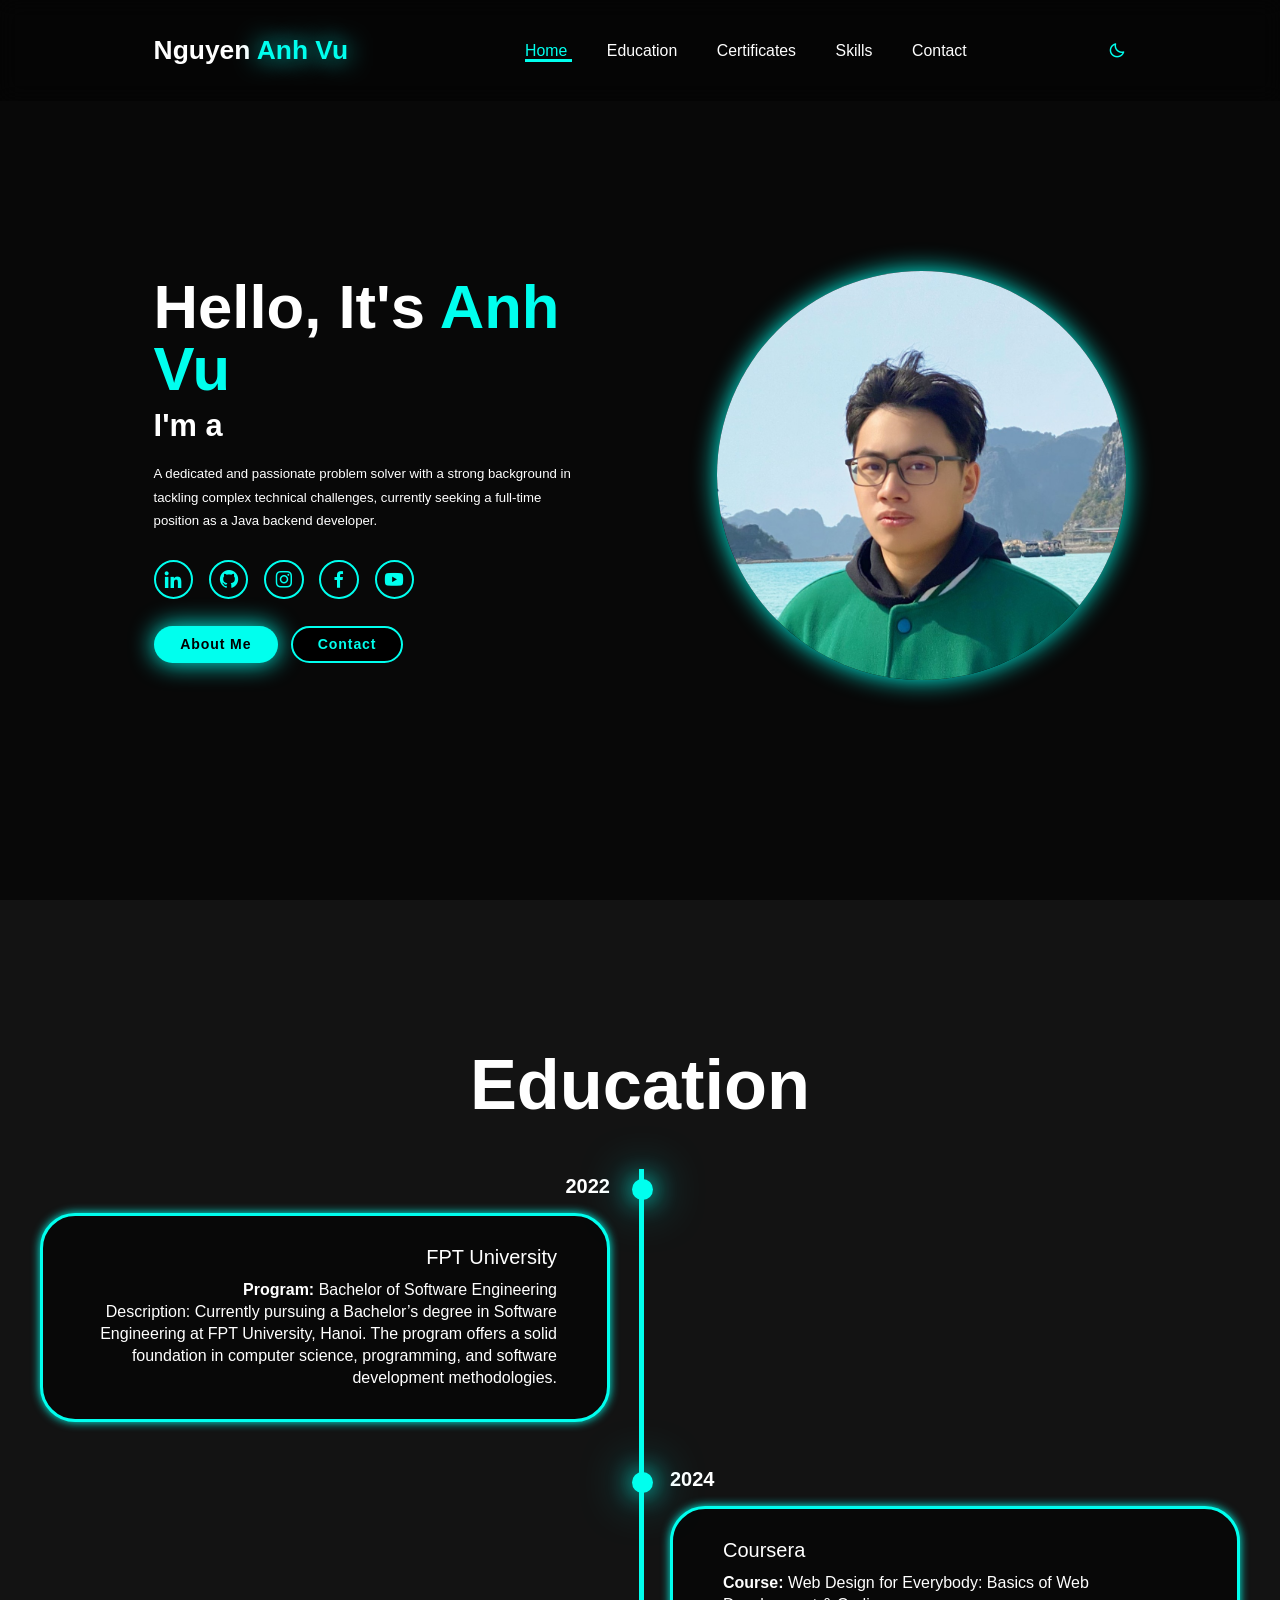
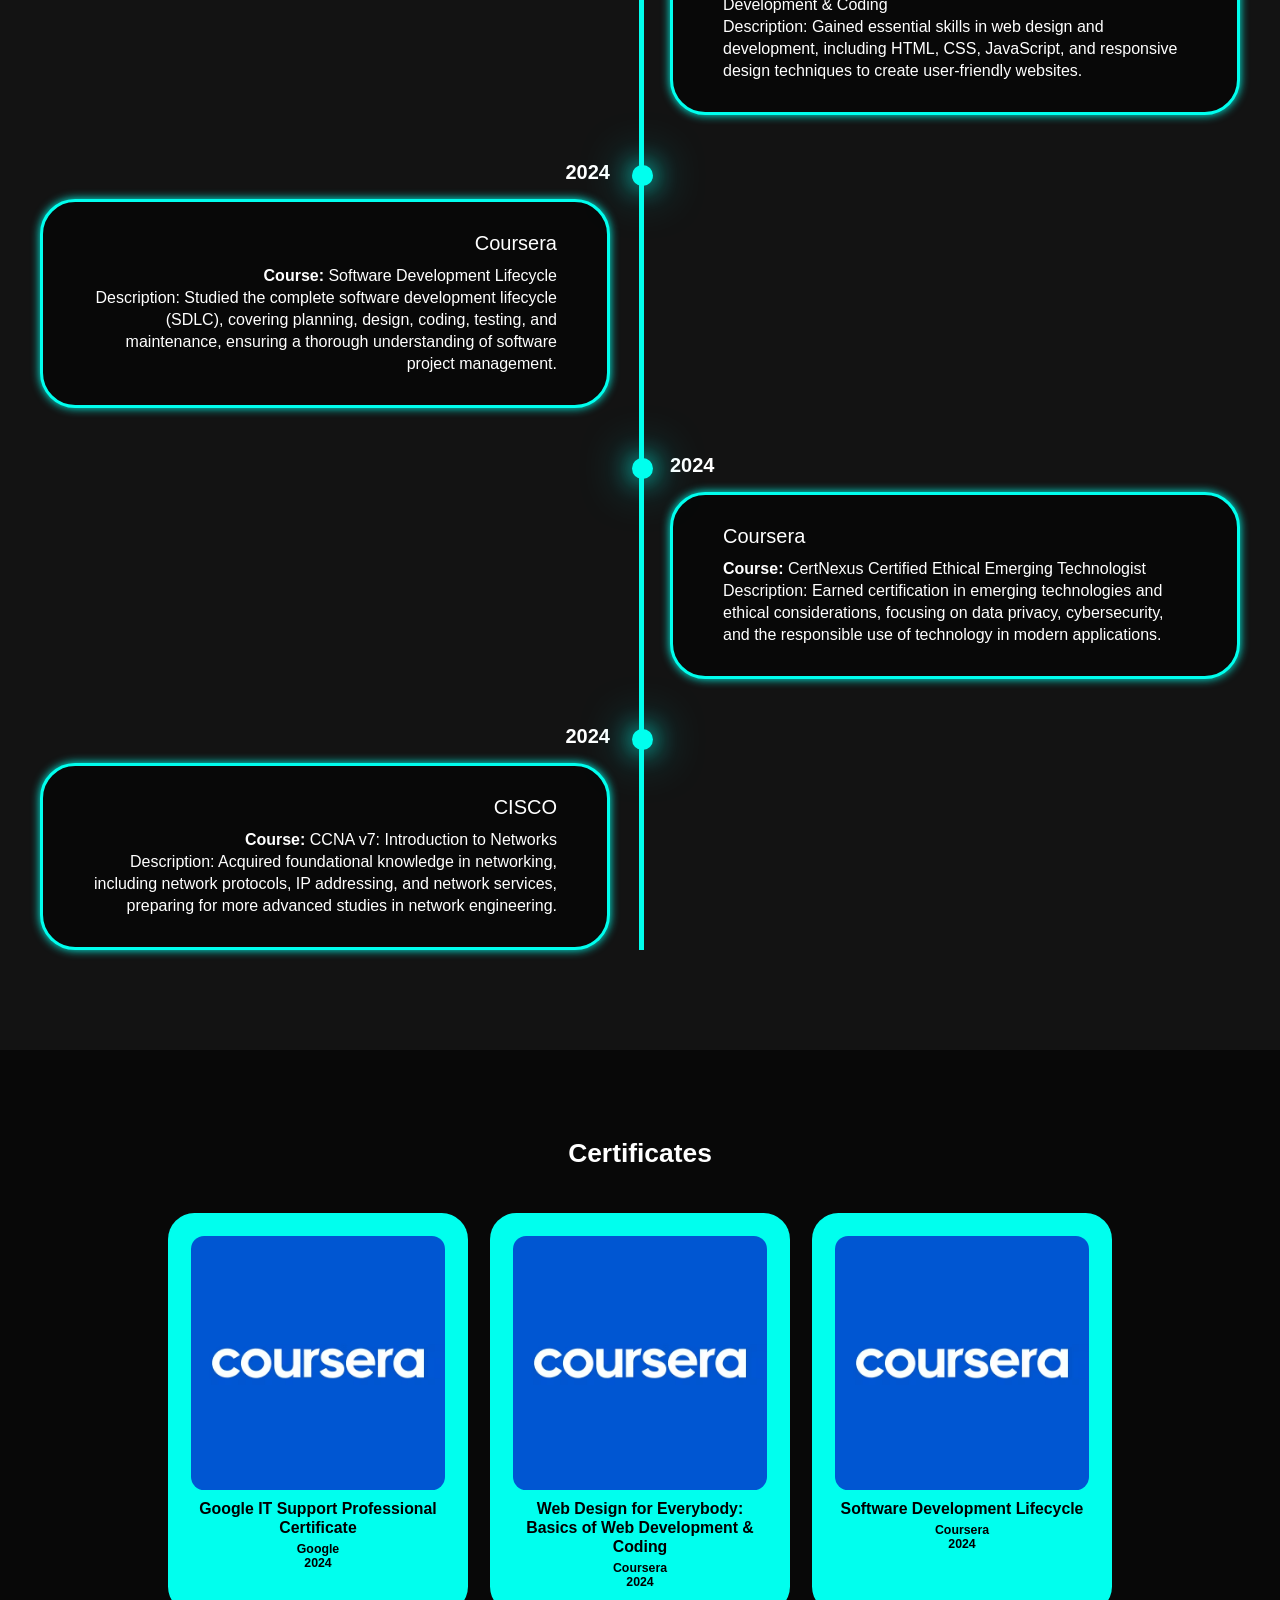
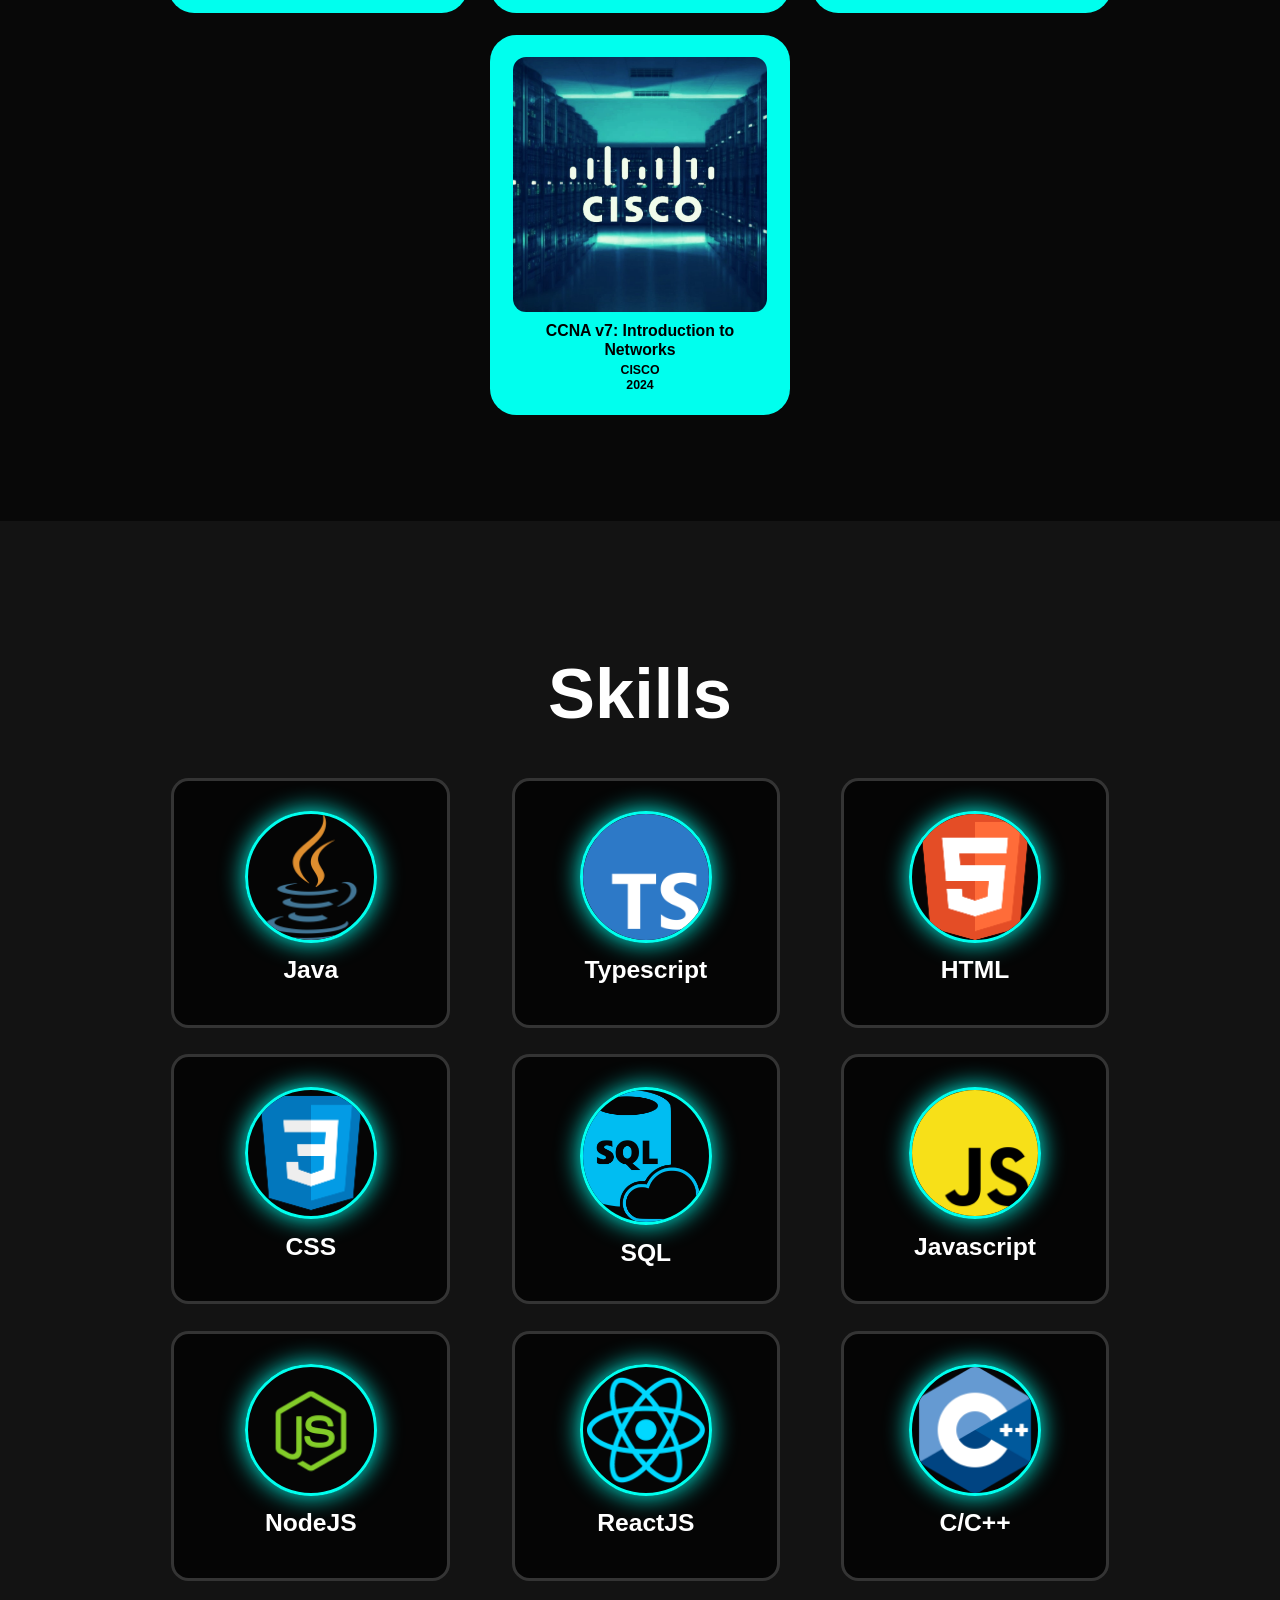
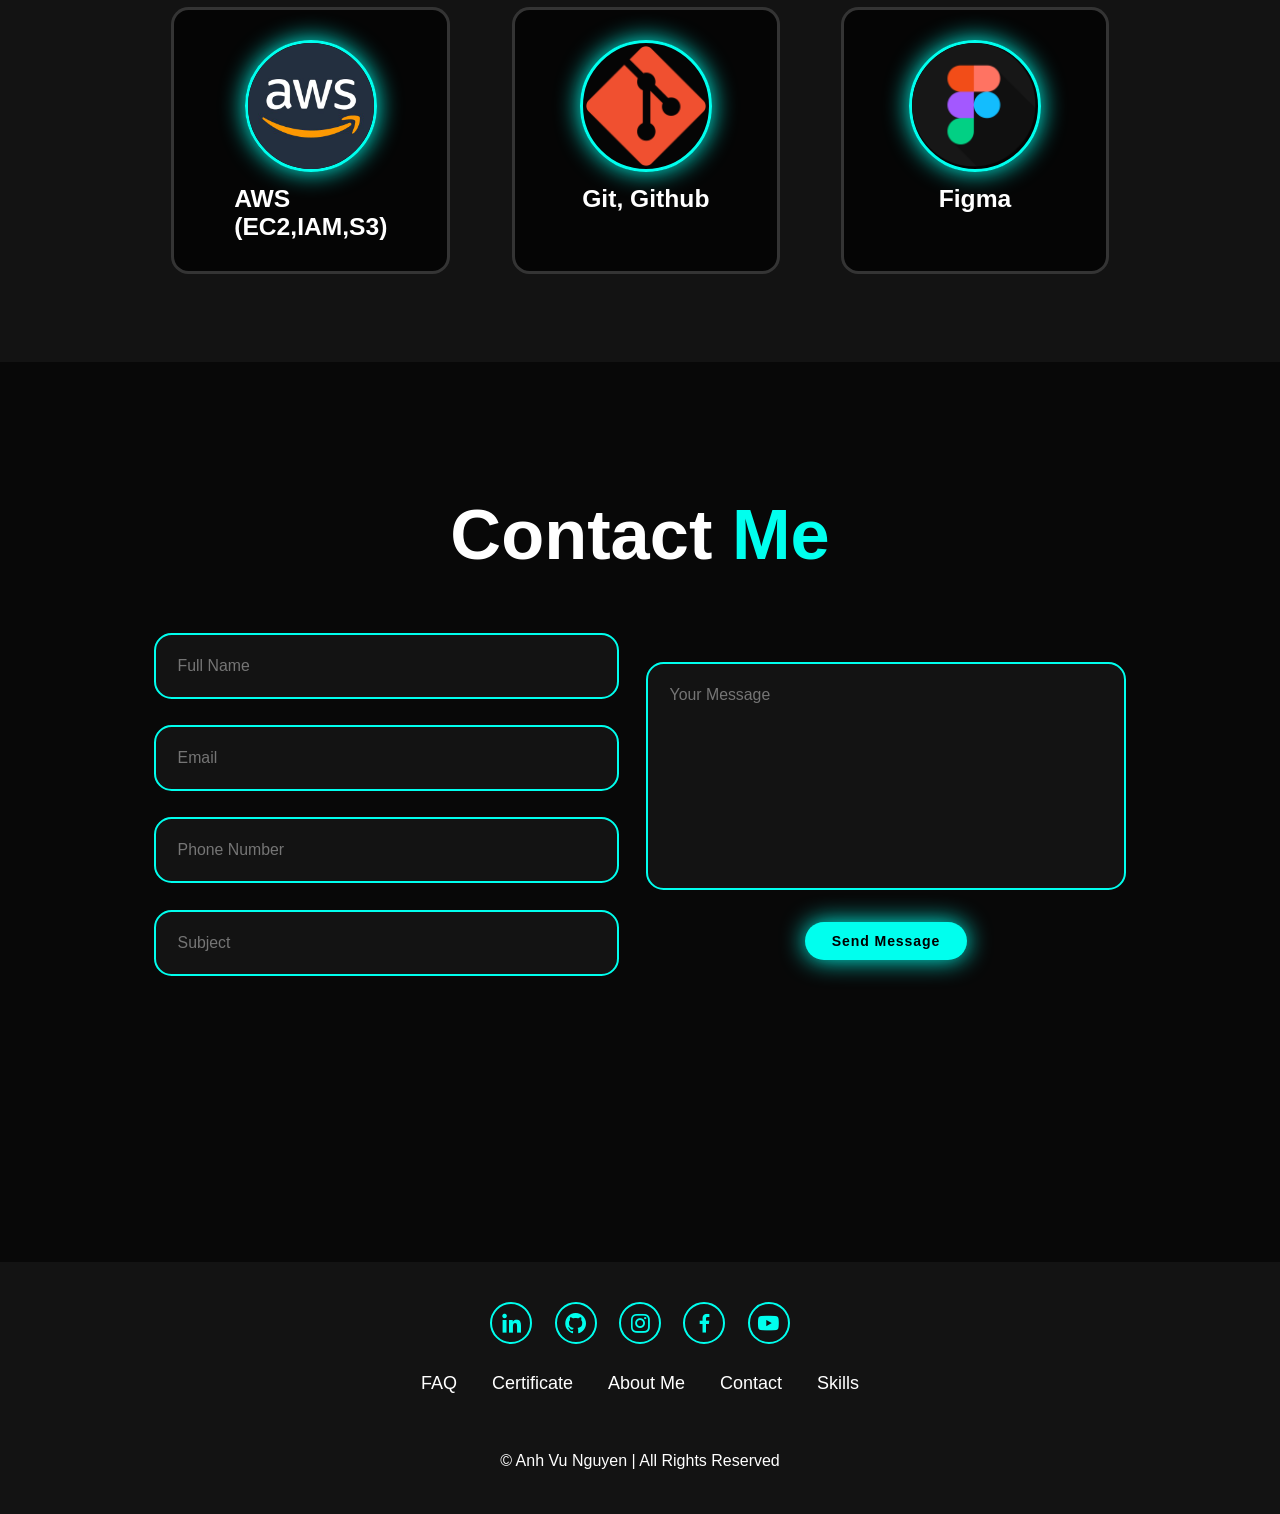
==== commit daee6654: "update light mode" ====
--- a/index.html
+++ b/index.html
@@ -28,6 +28,11 @@
             <!-- <a href="#project"> Project </a> -->
             <a href="#contact"> Contact </a>
         </nav>
+        <!-- Theme Toggle Button -->
+        <button id="theme-toggle" class="theme-toggle-btn">
+            <i class='bx bx-sun' id="light-icon" style="display:none;"></i>
+            <i class='bx bx-moon' id="dark-icon"></i>
+        </button>
     </header>
 
     <!-- About Me -->
--- a/asset/style/style.css
+++ b/asset/style/style.css
@@ -12,9 +12,23 @@
 :root {
     --bg-color: #080808;
     --second-bg-color: #131313;
-    --text-color: white;
+    --text-color: #fff;
     --main-color: #00ffee;
-}
+    --header-color: rgba(0, 0, 0, 0.3);
+    --second-text-color: black;
+    --skill-bg-color: rgba(0, 0, 0, 0.7);
+}
+
+.light-theme {
+    --bg-color: #ffffff;
+    --second-bg-color: #fff;
+    --text-color: #000000;
+    --main-color: #007acc;
+    --header-color: rgba(255, 255, 255, 0.555);
+    --second-text-color: white;
+    --skill-bg-color: rgba(0, 0, 0, 0.1);
+}
+
 
 html {
     font-size: 60%;
@@ -32,7 +46,7 @@
     left: 0;
     width: 100%;
     padding: 4rem 12%;
-    background: rgba(0, 0, 0, 0.3);
+    background: var(--header-color);
     backdrop-filter: blur(10px);
     display: flex;
     justify-content: space-between;
@@ -75,6 +89,21 @@
     font-size: 3.6rem;
     color: var(--main-color);
     display: none;
+}
+
+.theme-toggle-btn {
+    background: none;
+    border: none;
+    cursor: pointer;
+    font-size: 2rem;
+    color: var(--main-color);
+    display: flex;
+    align-items: center;
+}
+
+.theme-toggle-btn box-icon {
+    font-size: 2rem;
+    color: var(--main-color);
 }
 
 section {
@@ -175,7 +204,7 @@
     box-shadow: 0 0 25px var(--main-color);
     border-radius: 4rem;
     font-size: 1.6rem;
-    color: black;
+    color: var(--second-text-color);
     border: 2px solid transparent;
     letter-spacing: 0.1rem;
     font-weight: 600;
@@ -195,7 +224,7 @@
 }
 
 .btn-group a:nth-of-type(2) {
-    background-color: black;
+    background-color: var(--second-text-color);
     color: var(--main-color);
     border: 2px solid var(--main-color);
     box-shadow: 0 0 25px transparent;
@@ -204,7 +233,7 @@
 .btn-group a:nth-of-type(2):hover {
     box-shadow: 0 0 25px var(--main-color);
     background-color: var(--main-color);
-    color: black;
+    color: var(--second-text-color);
 }
 
 .text-animation {
@@ -355,7 +384,7 @@
 .timeline-date {
     font-size: 20px;
     font-weight: 800;
-    color: white;
+    color: var(--text-color);
     margin: 6px 0 15px;
 }
 
@@ -376,13 +405,13 @@
 
 .timeline-content h3 {
     font-size: 20px;
-    color: white;
+    color: var(--text-color);
     margin: 0 0 10px;
     font-weight: 500;
 }
 
 .timeline-content p {
-    color: white;
+    color: var(--text-color);
     font-size: 16px;
     font-weight: 300;
     line-height: 22px;
@@ -416,8 +445,9 @@
 }
 
 .certificates-container {
-    display: grid;
-    grid-template-columns: repeat(auto-fit, minmax(300px, 1fr));
+    display: flex;
+    flex-wrap: wrap;
+    justify-content: center;
     gap: 2.5rem;
     padding: 0 5rem;
 }
@@ -433,8 +463,9 @@
     transition: 0.4s ease-in-out;
     text-align: center;
     padding: 2rem;
-    height: 500px; /* Adjusted to 500px */
+    max-width: 300px;
     box-sizing: border-box;
+    flex: 1 1 300px;
 }
 
 .certificates-box:hover {
@@ -516,7 +547,7 @@
 .skills-item {
     min-height: 250px;
     max-width: 450px;
-    background: rgba(0, 0, 0, 0.7);
+    background: var(--skill-bg-color);
     border: 3px solid rgba(238, 238, 238, 0.2);
     border-radius: 2rem;
     margin: 0 2rem;
@@ -526,7 +557,7 @@
     flex-direction: column;
     align-items: center;
     gap: 1.5rem;
-    color: white;
+    color: var(--text-color);
     transition: 0.6 ease-in-out;
 }
 
@@ -546,7 +577,7 @@
 
 .contact h2 {
     margin-bottom: 3rem;
-    color: white;
+    color: var(--text-color);
 }
 
 .contact form {
@@ -612,7 +643,7 @@
 .footer .social a:hover {
     transform: scale(1.2) translateY(-10px);
     background-color: var(--main-color);
-    color: black;
+    color: var(--second-text-color);
     box-shadow: 0 0 25px var(--main-color);
 }
 
@@ -626,7 +657,7 @@
 }
 
 .footer ul li a {
-    color: white;
+    color: var(--text-color);
     border-bottom: 3px solid transparent;
     transition: 0.3s ease-in-out;
 }
@@ -644,7 +675,7 @@
     margin-top: 50px;
     text-align: center;
     font-size: 16px;
-    color: white;
+    color: var(--text-color);
 }
 
 @media(max-width: 1285px) {
@@ -684,6 +715,10 @@
     }
     .certificates {
         padding-bottom: 7rem;
+    }
+    .certificates-container {
+        flex-wrap: wrap;
+        justify-content: center;
     }
     .skills .wrapper {
         grid-template-columns: repeat(2, 1fr);
@@ -720,7 +755,7 @@
         display: none;
         font-size: 2rem;
         margin: 3rem 0;
-        color: white;
+        color: var(--text-color);
     }
     .home {
         flex-direction: column-reverse;
